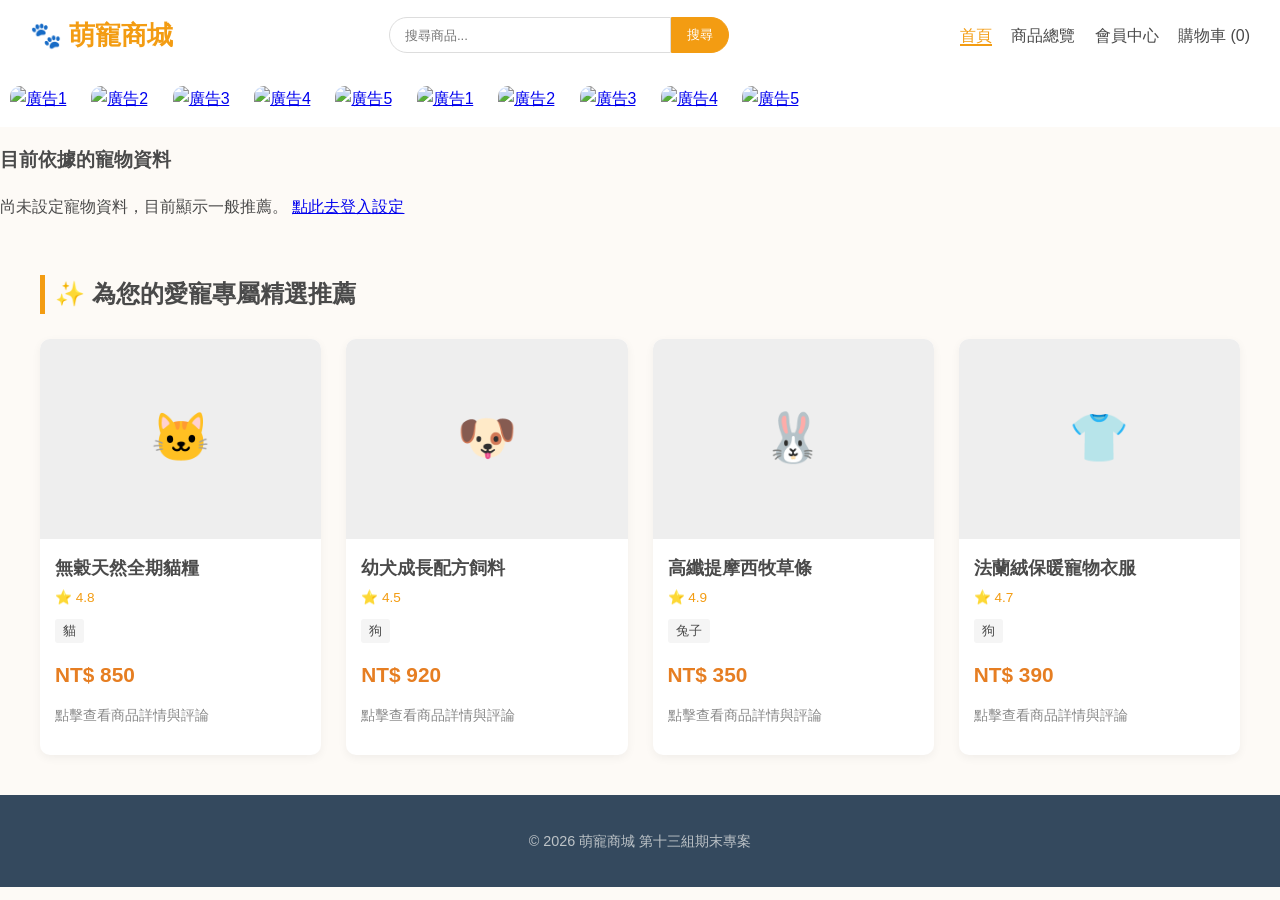
==== index.html @ 4df121ac "Add files via upload" ====
<!DOCTYPE html>
<html lang="zh-TW">
<head>
    <meta charset="UTF-8">
    <meta name="viewport" content="width=device-width, initial-scale=1.0">
    <title>萌寵商城 | 首頁</title>
    <link rel="stylesheet" href="css/style.css">
</head>
<body>
    <nav class="navbar">
        <div class="logo">🐾 萌寵商城</div>
        <div class="search-bar">
            <input type="text" id="global-search" placeholder="搜尋商品...">
            <button onclick="window.location.href='products.html'">搜尋</button>
        </div>
        <div class="nav-links">
            <a href="index.html" class="active">首頁</a>
            <a href="products.html">商品總覽</a>
            <a href="member.html">會員中心</a>
            <a href="cart.html">購物車 (<span id="cart-count">0</span>)</a>
        </div>
    </nav>

    <header class="carousel-container">
        <div class="carousel-track">
            <a href="products.html"><img src="https://images.unsplash.com/photo-1543466835-00a7907e9de1?auto=format&fit=crop&w=600&q=80" alt="廣告1"></a>
            <a href="products.html"><img src="https://images.unsplash.com/photo-1514888286974-6c03e2ca1dba?auto=format&fit=crop&w=600&q=80" alt="廣告2"></a>
            <a href="products.html"><img src="https://images.unsplash.com/photo-1425082661705-1834bfd0999c?auto=format&fit=crop&w=600&q=80" alt="廣告3"></a>
            <a href="products.html"><img src="https://images.unsplash.com/photo-1548199973-03cce0bbc87b?auto=format&fit=crop&w=600&q=80" alt="廣告4"></a>
            <a href="products.html"><img src="https://images.unsplash.com/photo-1522276498395-f4f68f7f8454?auto=format&fit=crop&w=600&q=80" alt="廣告5"></a>
            <a href="products.html"><img src="https://images.unsplash.com/photo-1543466835-00a7907e9de1?auto=format&fit=crop&w=600&q=80" alt="廣告1"></a>
            <a href="products.html"><img src="https://images.unsplash.com/photo-1514888286974-6c03e2ca1dba?auto=format&fit=crop&w=600&q=80" alt="廣告2"></a>
            <a href="products.html"><img src="https://images.unsplash.com/photo-1425082661705-1834bfd0999c?auto=format&fit=crop&w=600&q=80" alt="廣告3"></a>
            <a href="products.html"><img src="https://images.unsplash.com/photo-1548199973-03cce0bbc87b?auto=format&fit=crop&w=600&q=80" alt="廣告4"></a>
            <a href="products.html"><img src="https://images.unsplash.com/photo-1522276498395-f4f68f7f8454?auto=format&fit=crop&w=600&q=80" alt="廣告5"></a>
        </div>
    </header>

    <section class="pet-status-container">
        <div class="pet-status-card" id="current-pet-info">
            <h3>目前依據的寵物資料</h3>
            <p>尚未設定寵物資料，目前顯示一般推薦。 <a href="member.html">點此去登入設定</a></p>
        </div>
    </section>

    <main class="container">
        <h2 class="section-title">✨ 為您的愛寵專屬精選推薦</h2>
        <div class="product-grid" id="featured-products"></div>
    </main>

    <footer><p>© 2026 萌寵商城 第十三組期末專案</p></footer>
    <script src="js/main.js"></script>
</body>
</html>
---- css/style.css ----
:root { --primary-color: #f39c12; --secondary-color: #f1c40f; --background-color: #fdfaf6; --text-color: #4a4a4a; --card-bg: #ffffff; }
body { font-family: 'Segoe UI', Tahoma, Geneva, Verdana, sans-serif; background-color: var(--background-color); color: var(--text-color); margin: 0; padding: 0; line-height: 1.6; }
.container { max-width: 1200px; margin: 0 auto; padding: 20px; }

/* 導覽列與搜尋框 */
.navbar { display: flex; justify-content: space-between; align-items: center; background-color: #fff; padding: 15px 30px; box-shadow: 0 2px 5px rgba(0,0,0,0.05); }
.navbar .logo { font-size: 1.6rem; font-weight: bold; color: var(--primary-color); }
.search-bar { display: flex; }
.search-bar input { padding: 8px 15px; width: 250px; border: 1px solid #ddd; border-radius: 20px 0 0 20px; outline: none; }
.search-bar button { padding: 8px 15px; border: 1px solid var(--primary-color); background-color: var(--primary-color); color: white; border-radius: 0 20px 20px 0; cursor: pointer; }
.nav-links a { margin-left: 15px; text-decoration: none; color: var(--text-color); font-weight: 500; }
.nav-links a.active, .nav-links a:hover { color: var(--primary-color); border-bottom: 2px solid var(--primary-color); }

/* 動態廣告 */
.carousel-container { width: 100%; overflow: hidden; background-color: #fff; padding: 15px 0; white-space: nowrap; }
.carousel-track { display: inline-block; animation: scrollBanner 25s linear infinite; }
.carousel-track img { height: 250px; width: 350px; object-fit: cover; border-radius: 10px; margin: 0 10px; cursor: pointer;}
@keyframes scrollBanner { 0% { transform: translateX(0); } 100% { transform: translateX(-50%); } }

/* 商品卡片 */
.section-title { border-left: 5px solid var(--primary-color); padding-left: 10px; margin-bottom: 25px; }
.product-grid { display: grid; grid-template-columns: repeat(auto-fill, minmax(250px, 1fr)); gap: 25px; }
.product-card { background-color: var(--card-bg); border-radius: 10px; overflow: hidden; box-shadow: 0 3px 10px rgba(0,0,0,0.05); cursor: pointer; transition: transform 0.2s; }
.product-card:hover { transform: translateY(-5px); box-shadow: 0 5px 15px rgba(0,0,0,0.1); }
.product-img { height: 200px; background-color: #eee; display: flex; align-items: center; justify-content: center; font-size: 3rem; }
.product-info { padding: 15px; }
.product-info h3 { margin: 0 0 5px 0; font-size: 1.1rem; }
.tag { display: inline-block; background-color: #f5f5f5; padding: 2px 8px; font-size: 0.8rem; border-radius: 3px; margin-right: 5px; margin-bottom: 5px; }
.tag-highlight { background-color: #ffeaa7; color: #d63031; }
.price { font-size: 1.3rem; color: #e67e22; font-weight: bold; margin: 10px 0; }
.rating-info { font-size: 0.85rem; color: #f39c12; margin-bottom: 8px; }

/* 按鈕 */
.btn { background-color: var(--primary-color); color: white; padding: 10px 20px; border: none; border-radius: 5px; cursor: pointer; font-weight: bold; text-align: center; }
.btn:hover { background-color: #e67e22; }
.btn-block { display: block; width: 100%; box-sizing: border-box; }
.btn-secondary { background-color: #95a5a6; }

/* 雙欄與側邊 */
.container-layout { display: flex; gap: 30px; }
.sidebar { flex: 1; background-color: white; padding: 20px; border-radius: 10px; height: fit-content; }
.main-content { flex: 3; }
.category-list { list-style: none; padding: 0; margin: 0; }
.category-list li { padding: 10px 15px; border-bottom: 1px solid #eee; cursor: pointer; border-radius: 5px; }
.category-list li:hover { background-color: #f9f9f9; color: var(--primary-color); }
.category-list li.active { background-color: var(--primary-color); color: white; font-weight: bold; }

/* 篩選與搜尋 */
.top-controls { display: flex; justify-content: space-between; align-items: center; background: #fff; padding: 15px; border-radius: 10px; margin-bottom: 20px; }
.compact-filters select { padding: 8px; border: 1px solid #ddd; border-radius: 5px; margin-left: 10px; }

/* 表單與購物車 */
.form-container { background-color: white; max-width: 600px; padding: 30px; border-radius: 10px; margin: 20px auto;}
.form-group { margin-bottom: 15px; }
.form-group label { display: block; margin-bottom: 5px; font-weight: bold; font-size: 0.9rem;}
.form-group input, .form-group select, .form-group textarea { width: 100%; padding: 10px; border: 1px solid #ddd; border-radius: 5px; box-sizing: border-box; font-family: inherit;}
.cart-item { display: flex; align-items: center; background: #fff; padding: 15px; border-radius: 8px; margin-bottom: 10px; border: 1px solid #eee;}

/* ===== 購物車內建的數量加減器 ===== */
.cart-qty-control { display: flex; align-items: center; }
.cart-qty-control button { width: 30px; height: 30px; background: #f0f0f0; border: 1px solid #ddd; cursor: pointer; font-size: 1.1rem; font-weight: bold; border-radius: 4px 0 0 4px; }
.cart-qty-control button:last-child { border-radius: 0 4px 4px 0; }
.cart-qty-control button:hover { background: #e0e0e0; }
.cart-qty-control input { width: 45px; height: 30px; padding: 0; text-align: center; border: 1px solid #ddd; border-left: none; border-right: none; box-sizing: border-box; background: #fff; pointer-events: none;}

/* ===== 浮動視窗 Modal ===== */
.modal { display: none; position: fixed; z-index: 1000; left: 0; top: 0; width: 100%; height: 100%; background-color: rgba(0,0,0,0.6); }
.modal-content { background-color: #fff; margin: 5% auto; padding: 30px; width: 90%; max-width: 700px; border-radius: 10px; position: relative; max-height: 85vh; overflow-y: auto; box-shadow: 0 5px 20px rgba(0,0,0,0.2); }
.close-btn { position: absolute; right: 20px; top: 15px; font-size: 28px; font-weight: bold; cursor: pointer; color: #888; }
.close-btn:hover { color: #333; }
.modal-product-layout { display: flex; gap: 20px; margin-bottom: 20px; }
.modal-img { flex: 1; background: #f5f5f5; border-radius: 10px; display: flex; align-items: center; justify-content: center; font-size: 6rem; min-height: 250px;}
.modal-info { flex: 1; }
/* 浮框內的數量加減器 */
.qty-control { display: flex; align-items: center; margin: 15px 0; }
.qty-control button { width: 35px; height: 35px; background: #eee; border: 1px solid #ddd; cursor: pointer; font-size: 1.2rem; font-weight: bold; }
.qty-control input { width: 50px; height: 35px; text-align: center; border: 1px solid #ddd; border-left: none; border-right: none; box-sizing: border-box;}
/* 評論區 */
.review-section { margin-top: 30px; border-top: 2px solid #eee; padding-top: 20px; }
.review-item { border-bottom: 1px dashed #ddd; padding: 10px 0; }

.history-item { border-bottom: 1px solid #eee; padding: 15px 0; }
footer { background-color: #34495e; color: #bdc3c7; text-align: center; padding: 20px 0; margin-top: 20px; font-size: 0.9rem; }
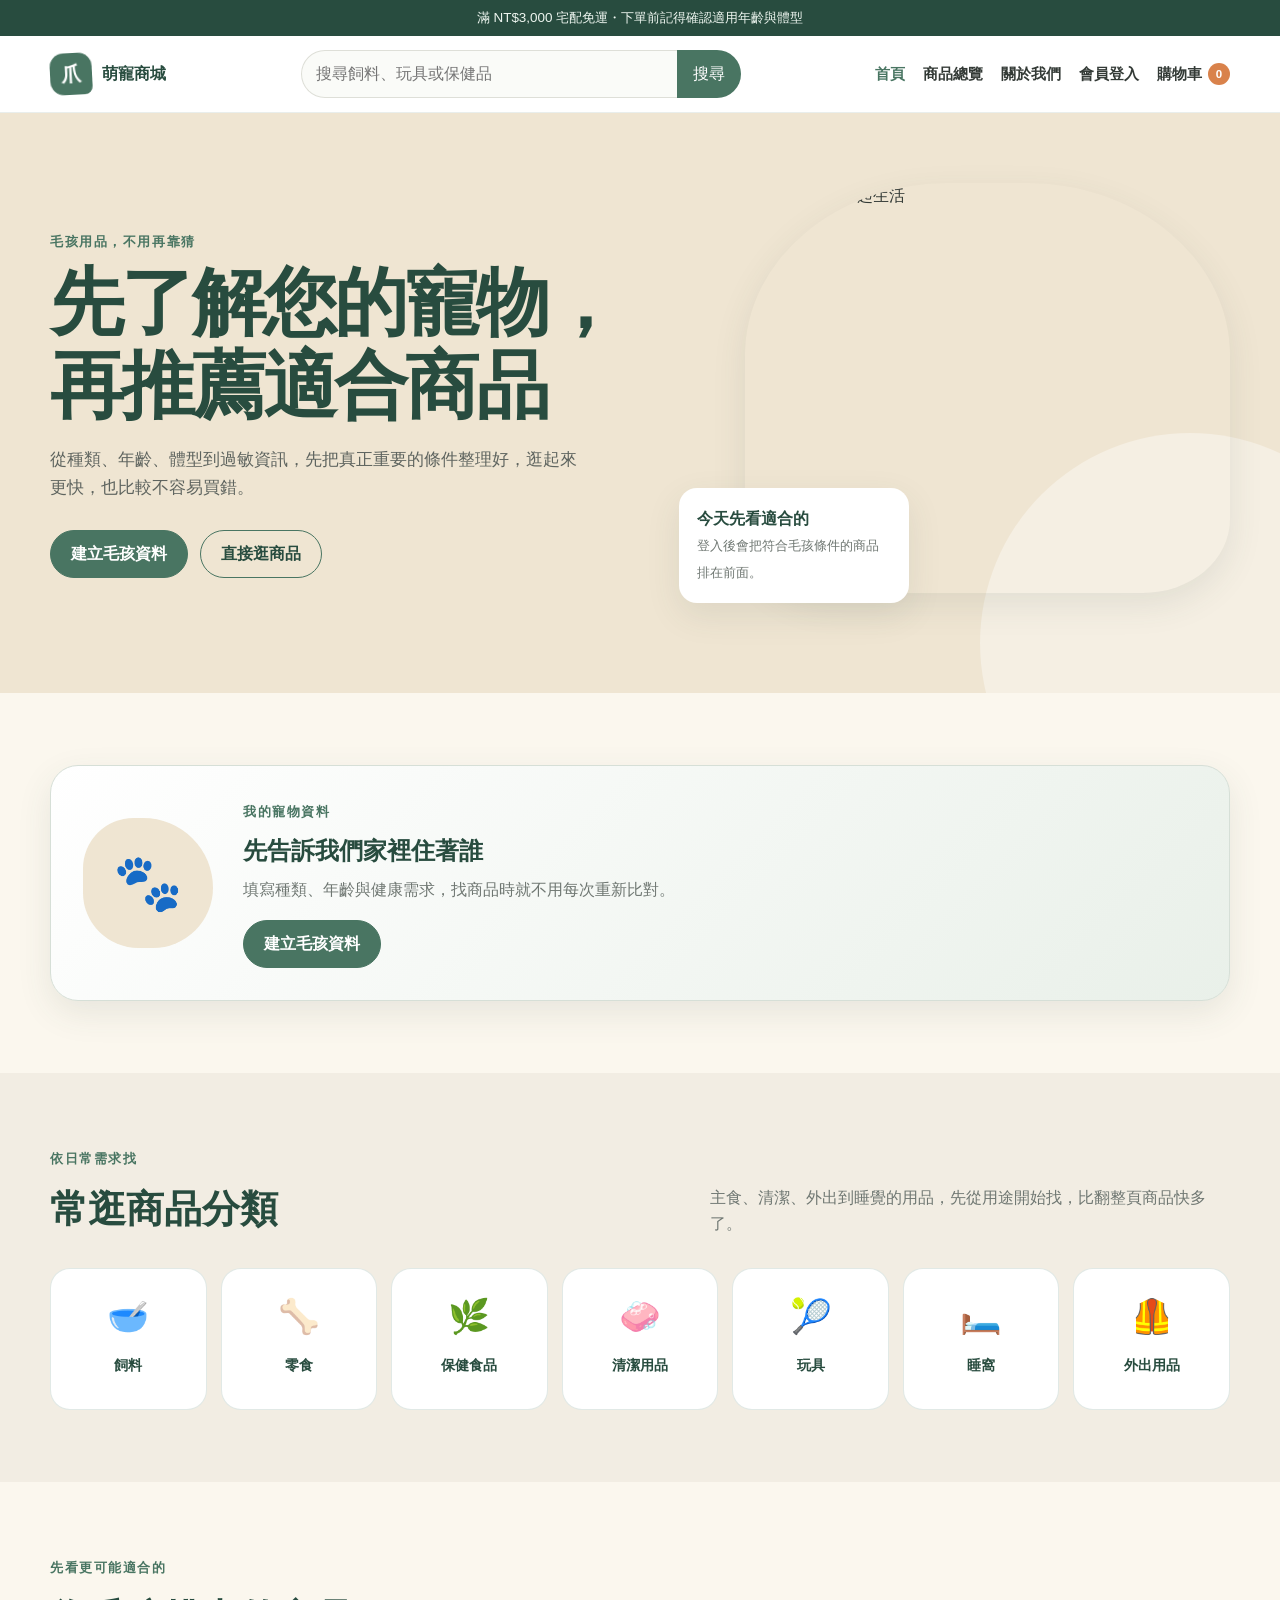
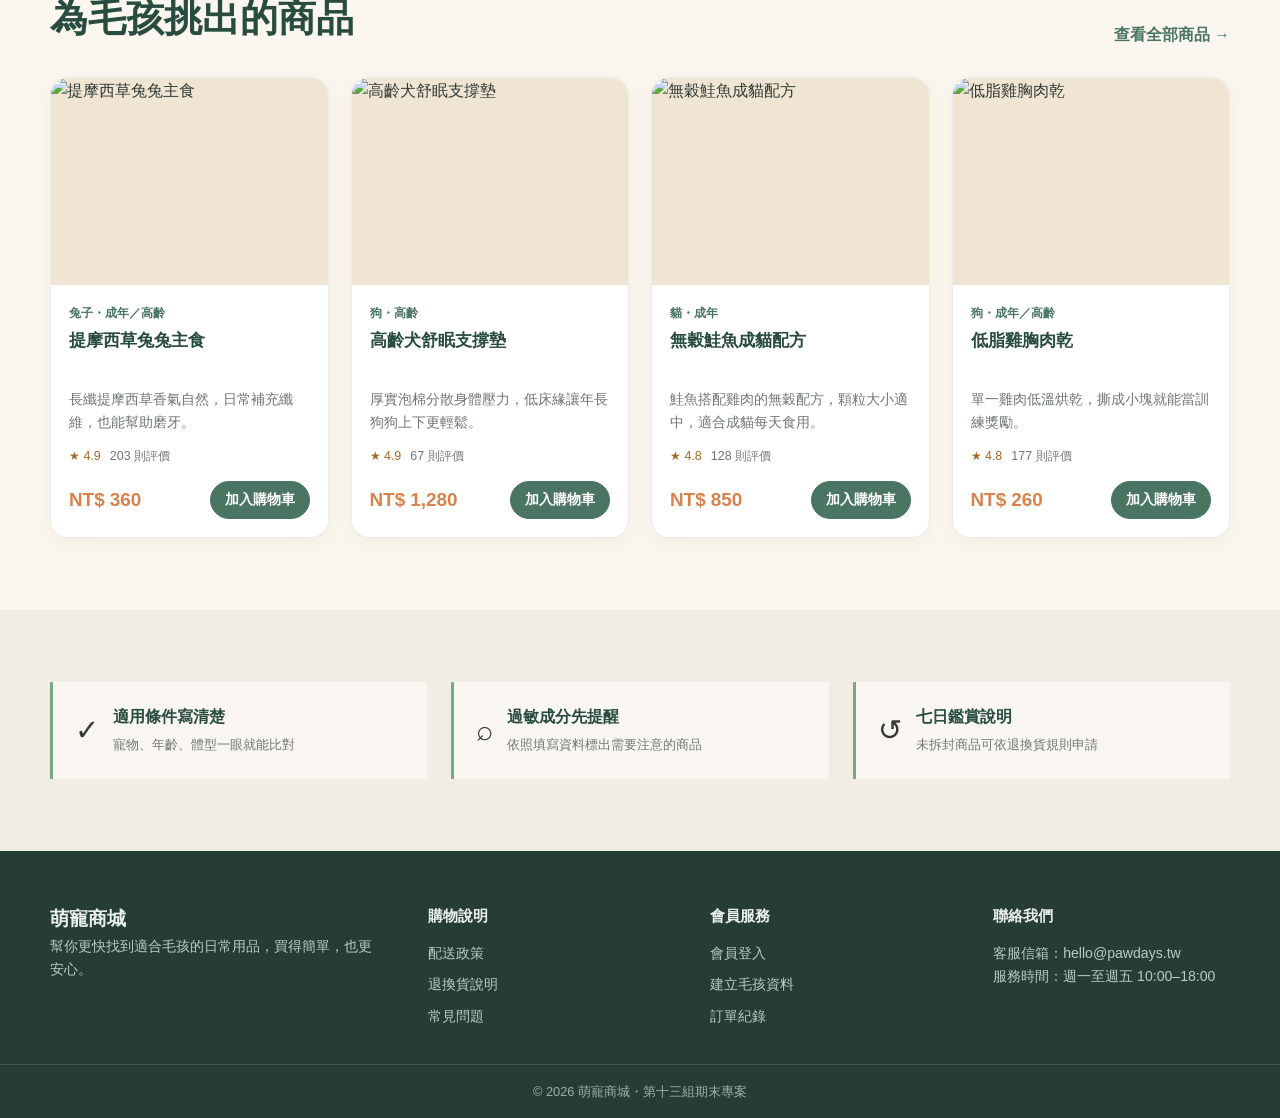
==== commit acb797d6: "add file" ====
--- a/index.html
+++ b/index.html
@@ -1,54 +1,112 @@
-<!DOCTYPE html>
-<html lang="zh-TW">
-<head>
-    <meta charset="UTF-8">
-    <meta name="viewport" content="width=device-width, initial-scale=1.0">
-    <title>萌寵商城 | 首頁</title>
-    <link rel="stylesheet" href="css/style.css">
-</head>
-<body>
-    <nav class="navbar">
-        <div class="logo">🐾 萌寵商城</div>
-        <div class="search-bar">
-            <input type="text" id="global-search" placeholder="搜尋商品...">
-            <button onclick="window.location.href='products.html'">搜尋</button>
-        </div>
-        <div class="nav-links">
-            <a href="index.html" class="active">首頁</a>
-            <a href="products.html">商品總覽</a>
-            <a href="member.html">會員中心</a>
-            <a href="cart.html">購物車 (<span id="cart-count">0</span>)</a>
-        </div>
-    </nav>
-
-    <header class="carousel-container">
-        <div class="carousel-track">
-            <a href="products.html"><img src="https://images.unsplash.com/photo-1543466835-00a7907e9de1?auto=format&fit=crop&w=600&q=80" alt="廣告1"></a>
-            <a href="products.html"><img src="https://images.unsplash.com/photo-1514888286974-6c03e2ca1dba?auto=format&fit=crop&w=600&q=80" alt="廣告2"></a>
-            <a href="products.html"><img src="https://images.unsplash.com/photo-1425082661705-1834bfd0999c?auto=format&fit=crop&w=600&q=80" alt="廣告3"></a>
-            <a href="products.html"><img src="https://images.unsplash.com/photo-1548199973-03cce0bbc87b?auto=format&fit=crop&w=600&q=80" alt="廣告4"></a>
-            <a href="products.html"><img src="https://images.unsplash.com/photo-1522276498395-f4f68f7f8454?auto=format&fit=crop&w=600&q=80" alt="廣告5"></a>
-            <a href="products.html"><img src="https://images.unsplash.com/photo-1543466835-00a7907e9de1?auto=format&fit=crop&w=600&q=80" alt="廣告1"></a>
-            <a href="products.html"><img src="https://images.unsplash.com/photo-1514888286974-6c03e2ca1dba?auto=format&fit=crop&w=600&q=80" alt="廣告2"></a>
-            <a href="products.html"><img src="https://images.unsplash.com/photo-1425082661705-1834bfd0999c?auto=format&fit=crop&w=600&q=80" alt="廣告3"></a>
-            <a href="products.html"><img src="https://images.unsplash.com/photo-1548199973-03cce0bbc87b?auto=format&fit=crop&w=600&q=80" alt="廣告4"></a>
-            <a href="products.html"><img src="https://images.unsplash.com/photo-1522276498395-f4f68f7f8454?auto=format&fit=crop&w=600&q=80" alt="廣告5"></a>
-        </div>
-    </header>
-
-    <section class="pet-status-container">
-        <div class="pet-status-card" id="current-pet-info">
-            <h3>目前依據的寵物資料</h3>
-            <p>尚未設定寵物資料，目前顯示一般推薦。 <a href="member.html">點此去登入設定</a></p>
-        </div>
-    </section>
-
-    <main class="container">
-        <h2 class="section-title">✨ 為您的愛寵專屬精選推薦</h2>
-        <div class="product-grid" id="featured-products"></div>
-    </main>
-
-    <footer><p>© 2026 萌寵商城 第十三組期末專案</p></footer>
-    <script src="js/main.js"></script>
-</body>
-</html>+<!DOCTYPE html>
+<html lang="zh-Hant">
+<head>
+    <meta charset="UTF-8">
+    <meta name="viewport" content="width=device-width, initial-scale=1.0">
+    <meta name="description" content="依照毛孩種類、年齡與健康需求推薦日常用品。">
+    <title>萌寵商城｜先了解毛孩，再挑適合用品</title>
+    <link rel="stylesheet" href="css/style.css">
+</head>
+<body>
+    <div class="top-note">滿 NT$3,000 宅配免運・下單前記得確認適用年齡與體型</div>
+    <header class="site-header">
+        <div class="container header-inner">
+            <a class="brand" href="index.html">
+                <span class="brand-mark">爪</span>
+                <span class="brand-copy">萌寵商城</span>
+            </a>
+            <form class="global-search-form" role="search">
+                <input type="search" placeholder="搜尋飼料、玩具或保健品" aria-label="搜尋商品">
+                <button type="submit">搜尋</button>
+            </form>
+            <button class="menu-toggle" type="button" aria-label="開啟導覽選單" aria-expanded="false">☰</button>
+            <nav class="nav-links" aria-label="主要導覽">
+                <a class="active" href="index.html">首頁</a>
+                <a href="products.html">商品總覽</a>
+                <a href="about.html">關於我們</a>
+                <a data-member-link href="login.html">會員登入</a>
+                <a class="cart-link" href="cart.html">購物車 <span class="cart-count" data-cart-count>0</span></a>
+            </nav>
+        </div>
+    </header>
+
+    <main>
+        <section class="hero">
+            <div class="container hero-grid">
+                <div class="hero-copy">
+                    <span class="eyebrow">毛孩用品，不用再靠猜</span>
+                    <h1>先了解您的寵物，<br>再推薦適合商品</h1>
+                    <p>從種類、年齡、體型到過敏資訊，先把真正重要的條件整理好，逛起來更快，也比較不容易買錯。</p>
+                    <div class="hero-actions">
+                        <a class="btn" href="register.html">建立毛孩資料</a>
+                        <a class="btn btn-outline" href="products.html">直接逛商品</a>
+                    </div>
+                </div>
+                <div class="hero-visual">
+                    <img src="https://images.unsplash.com/photo-1450778869180-41d0601e046e?auto=format&fit=crop&w=1100&q=85" alt="狗狗與貓咪一起生活">
+                    <div class="hero-note">
+                        <strong>今天先看適合的</strong>
+                        <span>登入後會把符合毛孩條件的商品排在前面。</span>
+                    </div>
+                </div>
+            </div>
+        </section>
+
+        <section class="home-section">
+            <div class="container">
+                <div id="home-pet-panel" class="pet-panel">
+                    <div class="pet-avatar">🐾</div>
+                    <div class="pet-panel-copy"><p>正在讀取毛孩資料...</p></div>
+                </div>
+            </div>
+        </section>
+
+        <section class="home-section alt">
+            <div class="container">
+                <div class="section-heading">
+                    <div><span class="eyebrow">依日常需求找</span><h2>常逛商品分類</h2></div>
+                    <p>主食、清潔、外出到睡覺的用品，先從用途開始找，比翻整頁商品快多了。</p>
+                </div>
+                <div class="category-grid">
+                    <a class="category-card" href="products.html?category=飼料"><span class="category-icon">🥣</span><strong>飼料</strong></a>
+                    <a class="category-card" href="products.html?category=零食"><span class="category-icon">🦴</span><strong>零食</strong></a>
+                    <a class="category-card" href="products.html?category=保健食品"><span class="category-icon">🌿</span><strong>保健食品</strong></a>
+                    <a class="category-card" href="products.html?category=衛生清潔用品"><span class="category-icon">🧼</span><strong>清潔用品</strong></a>
+                    <a class="category-card" href="products.html?category=玩具"><span class="category-icon">🎾</span><strong>玩具</strong></a>
+                    <a class="category-card" href="products.html?category=睡窩與床墊"><span class="category-icon">🛏️</span><strong>睡窩</strong></a>
+                    <a class="category-card" href="products.html?category=外出用品"><span class="category-icon">🦺</span><strong>外出用品</strong></a>
+                </div>
+            </div>
+        </section>
+
+        <section class="home-section">
+            <div class="container">
+                <div class="section-heading">
+                    <div><span class="eyebrow">先看更可能適合的</span><h2>為毛孩挑出的商品</h2></div>
+                    <a class="text-link" href="products.html">查看全部商品 →</a>
+                </div>
+                <div class="product-grid" id="featured-products"></div>
+            </div>
+        </section>
+
+        <section class="home-section alt">
+            <div class="container trust-strip">
+                <div class="trust-item"><span>✓</span><div><strong>適用條件寫清楚</strong><small>寵物、年齡、體型一眼就能比對</small></div></div>
+                <div class="trust-item"><span>⌕</span><div><strong>過敏成分先提醒</strong><small>依照填寫資料標出需要注意的商品</small></div></div>
+                <div class="trust-item"><span>↺</span><div><strong>七日鑑賞說明</strong><small>未拆封商品可依退換貨規則申請</small></div></div>
+            </div>
+        </section>
+    </main>
+
+    <footer class="site-footer">
+        <div class="container footer-grid">
+            <div><div class="footer-brand">萌寵商城</div><p>幫你更快找到適合毛孩的日常用品，買得簡單，也更安心。</p></div>
+            <div><h3>購物說明</h3><div class="footer-links"><a href="about.html#shipping">配送政策</a><a href="about.html#returns">退換貨說明</a><a href="about.html#faq">常見問題</a></div></div>
+            <div><h3>會員服務</h3><div class="footer-links"><a href="login.html">會員登入</a><a href="register.html">建立毛孩資料</a><a href="member.html">訂單紀錄</a></div></div>
+            <div><h3>聯絡我們</h3><p>客服信箱：hello@pawdays.tw<br>服務時間：週一至週五 10:00–18:00</p></div>
+        </div>
+        <div class="footer-bottom">© 2026 萌寵商城・第十三組期末專案</div>
+    </footer>
+    <script src="js/main.js"></script>
+</body>
+</html>
--- a/css/style.css
+++ b/css/style.css
@@ -1,83 +1,498 @@
-:root { --primary-color: #f39c12; --secondary-color: #f1c40f; --background-color: #fdfaf6; --text-color: #4a4a4a; --card-bg: #ffffff; }
-body { font-family: 'Segoe UI', Tahoma, Geneva, Verdana, sans-serif; background-color: var(--background-color); color: var(--text-color); margin: 0; padding: 0; line-height: 1.6; }
-.container { max-width: 1200px; margin: 0 auto; padding: 20px; }
-
-/* 導覽列與搜尋框 */
-.navbar { display: flex; justify-content: space-between; align-items: center; background-color: #fff; padding: 15px 30px; box-shadow: 0 2px 5px rgba(0,0,0,0.05); }
-.navbar .logo { font-size: 1.6rem; font-weight: bold; color: var(--primary-color); }
-.search-bar { display: flex; }
-.search-bar input { padding: 8px 15px; width: 250px; border: 1px solid #ddd; border-radius: 20px 0 0 20px; outline: none; }
-.search-bar button { padding: 8px 15px; border: 1px solid var(--primary-color); background-color: var(--primary-color); color: white; border-radius: 0 20px 20px 0; cursor: pointer; }
-.nav-links a { margin-left: 15px; text-decoration: none; color: var(--text-color); font-weight: 500; }
-.nav-links a.active, .nav-links a:hover { color: var(--primary-color); border-bottom: 2px solid var(--primary-color); }
-
-/* 動態廣告 */
-.carousel-container { width: 100%; overflow: hidden; background-color: #fff; padding: 15px 0; white-space: nowrap; }
-.carousel-track { display: inline-block; animation: scrollBanner 25s linear infinite; }
-.carousel-track img { height: 250px; width: 350px; object-fit: cover; border-radius: 10px; margin: 0 10px; cursor: pointer;}
-@keyframes scrollBanner { 0% { transform: translateX(0); } 100% { transform: translateX(-50%); } }
-
-/* 商品卡片 */
-.section-title { border-left: 5px solid var(--primary-color); padding-left: 10px; margin-bottom: 25px; }
-.product-grid { display: grid; grid-template-columns: repeat(auto-fill, minmax(250px, 1fr)); gap: 25px; }
-.product-card { background-color: var(--card-bg); border-radius: 10px; overflow: hidden; box-shadow: 0 3px 10px rgba(0,0,0,0.05); cursor: pointer; transition: transform 0.2s; }
-.product-card:hover { transform: translateY(-5px); box-shadow: 0 5px 15px rgba(0,0,0,0.1); }
-.product-img { height: 200px; background-color: #eee; display: flex; align-items: center; justify-content: center; font-size: 3rem; }
-.product-info { padding: 15px; }
-.product-info h3 { margin: 0 0 5px 0; font-size: 1.1rem; }
-.tag { display: inline-block; background-color: #f5f5f5; padding: 2px 8px; font-size: 0.8rem; border-radius: 3px; margin-right: 5px; margin-bottom: 5px; }
-.tag-highlight { background-color: #ffeaa7; color: #d63031; }
-.price { font-size: 1.3rem; color: #e67e22; font-weight: bold; margin: 10px 0; }
-.rating-info { font-size: 0.85rem; color: #f39c12; margin-bottom: 8px; }
-
-/* 按鈕 */
-.btn { background-color: var(--primary-color); color: white; padding: 10px 20px; border: none; border-radius: 5px; cursor: pointer; font-weight: bold; text-align: center; }
-.btn:hover { background-color: #e67e22; }
-.btn-block { display: block; width: 100%; box-sizing: border-box; }
-.btn-secondary { background-color: #95a5a6; }
-
-/* 雙欄與側邊 */
-.container-layout { display: flex; gap: 30px; }
-.sidebar { flex: 1; background-color: white; padding: 20px; border-radius: 10px; height: fit-content; }
-.main-content { flex: 3; }
-.category-list { list-style: none; padding: 0; margin: 0; }
-.category-list li { padding: 10px 15px; border-bottom: 1px solid #eee; cursor: pointer; border-radius: 5px; }
-.category-list li:hover { background-color: #f9f9f9; color: var(--primary-color); }
-.category-list li.active { background-color: var(--primary-color); color: white; font-weight: bold; }
-
-/* 篩選與搜尋 */
-.top-controls { display: flex; justify-content: space-between; align-items: center; background: #fff; padding: 15px; border-radius: 10px; margin-bottom: 20px; }
-.compact-filters select { padding: 8px; border: 1px solid #ddd; border-radius: 5px; margin-left: 10px; }
-
-/* 表單與購物車 */
-.form-container { background-color: white; max-width: 600px; padding: 30px; border-radius: 10px; margin: 20px auto;}
-.form-group { margin-bottom: 15px; }
-.form-group label { display: block; margin-bottom: 5px; font-weight: bold; font-size: 0.9rem;}
-.form-group input, .form-group select, .form-group textarea { width: 100%; padding: 10px; border: 1px solid #ddd; border-radius: 5px; box-sizing: border-box; font-family: inherit;}
-.cart-item { display: flex; align-items: center; background: #fff; padding: 15px; border-radius: 8px; margin-bottom: 10px; border: 1px solid #eee;}
-
-/* ===== 購物車內建的數量加減器 ===== */
-.cart-qty-control { display: flex; align-items: center; }
-.cart-qty-control button { width: 30px; height: 30px; background: #f0f0f0; border: 1px solid #ddd; cursor: pointer; font-size: 1.1rem; font-weight: bold; border-radius: 4px 0 0 4px; }
-.cart-qty-control button:last-child { border-radius: 0 4px 4px 0; }
-.cart-qty-control button:hover { background: #e0e0e0; }
-.cart-qty-control input { width: 45px; height: 30px; padding: 0; text-align: center; border: 1px solid #ddd; border-left: none; border-right: none; box-sizing: border-box; background: #fff; pointer-events: none;}
-
-/* ===== 浮動視窗 Modal ===== */
-.modal { display: none; position: fixed; z-index: 1000; left: 0; top: 0; width: 100%; height: 100%; background-color: rgba(0,0,0,0.6); }
-.modal-content { background-color: #fff; margin: 5% auto; padding: 30px; width: 90%; max-width: 700px; border-radius: 10px; position: relative; max-height: 85vh; overflow-y: auto; box-shadow: 0 5px 20px rgba(0,0,0,0.2); }
-.close-btn { position: absolute; right: 20px; top: 15px; font-size: 28px; font-weight: bold; cursor: pointer; color: #888; }
-.close-btn:hover { color: #333; }
-.modal-product-layout { display: flex; gap: 20px; margin-bottom: 20px; }
-.modal-img { flex: 1; background: #f5f5f5; border-radius: 10px; display: flex; align-items: center; justify-content: center; font-size: 6rem; min-height: 250px;}
-.modal-info { flex: 1; }
-/* 浮框內的數量加減器 */
-.qty-control { display: flex; align-items: center; margin: 15px 0; }
-.qty-control button { width: 35px; height: 35px; background: #eee; border: 1px solid #ddd; cursor: pointer; font-size: 1.2rem; font-weight: bold; }
-.qty-control input { width: 50px; height: 35px; text-align: center; border: 1px solid #ddd; border-left: none; border-right: none; box-sizing: border-box;}
-/* 評論區 */
-.review-section { margin-top: 30px; border-top: 2px solid #eee; padding-top: 20px; }
-.review-item { border-bottom: 1px dashed #ddd; padding: 10px 0; }
-
-.history-item { border-bottom: 1px solid #eee; padding: 15px 0; }
-footer { background-color: #34495e; color: #bdc3c7; text-align: center; padding: 20px 0; margin-top: 20px; font-size: 0.9rem; }+:root {
+    --green-900: #284c3f;
+    --green-700: #497562;
+    --green-500: #78a78c;
+    --green-100: #e7f0e9;
+    --cream: #fbf7ee;
+    --beige: #efe5d2;
+    --brown: #7a5c45;
+    --orange: #d9824b;
+    --red: #b9594d;
+    --ink: #333a36;
+    --muted: #6f7772;
+    --white: #ffffff;
+    --border: #dedfd8;
+    --shadow: 0 12px 34px rgba(61, 81, 70, 0.1);
+    --radius: 18px;
+}
+
+* { box-sizing: border-box; }
+html { scroll-behavior: smooth; }
+body {
+    margin: 0;
+    color: var(--ink);
+    background: var(--cream);
+    font-family: "Noto Sans TC", "PingFang TC", "Microsoft JhengHei", sans-serif;
+    line-height: 1.65;
+}
+img { display: block; max-width: 100%; }
+a { color: inherit; text-decoration: none; }
+button, input, select, textarea { font: inherit; }
+button { cursor: pointer; }
+h1, h2, h3, p { margin-top: 0; }
+
+.container { width: min(1180px, calc(100% - 40px)); margin-inline: auto; }
+.narrow-container { width: min(760px, calc(100% - 40px)); margin-inline: auto; }
+.page-main { min-height: 60vh; padding-block: 44px 72px; }
+.page-header { margin-bottom: 30px; }
+.page-header h1 { margin-bottom: 6px; font-size: clamp(2rem, 4vw, 3rem); color: var(--green-900); }
+.page-header p { color: var(--muted); }
+.eyebrow {
+    display: inline-block;
+    margin-bottom: 8px;
+    color: var(--green-700);
+    font-size: 0.82rem;
+    font-weight: 800;
+    letter-spacing: 0.12em;
+}
+.lead { color: #515954; font-size: 1.05rem; }
+.full-span { grid-column: 1 / -1; }
+
+.top-note {
+    padding: 7px 20px;
+    color: #eef6f0;
+    background: var(--green-900);
+    text-align: center;
+    font-size: 0.84rem;
+}
+.site-header {
+    position: sticky;
+    z-index: 100;
+    top: 0;
+    border-bottom: 1px solid rgba(73, 117, 98, 0.12);
+    background: rgba(255, 255, 255, 0.96);
+    backdrop-filter: blur(12px);
+}
+.header-inner {
+    display: grid;
+    grid-template-columns: auto minmax(220px, 1fr) auto;
+    gap: 28px;
+    align-items: center;
+    min-height: 76px;
+}
+.brand { display: flex; gap: 10px; align-items: center; color: var(--green-900); font-weight: 900; }
+.brand-mark {
+    display: grid;
+    width: 42px;
+    height: 42px;
+    place-items: center;
+    border-radius: 14px 14px 8px;
+    color: var(--white);
+    background: var(--green-700);
+    font-size: 1.25rem;
+    transform: rotate(-3deg);
+}
+.brand-copy { line-height: 1.1; }
+.brand-copy small { display: block; margin-top: 4px; color: var(--muted); font-size: 0.63rem; font-weight: 500; letter-spacing: 0.08em; }
+.global-search-form { display: flex; max-width: 440px; justify-self: center; width: 100%; }
+.global-search-form input {
+    min-width: 0;
+    flex: 1;
+    padding: 10px 14px;
+    border: 1px solid var(--border);
+    border-right: 0;
+    border-radius: 999px 0 0 999px;
+    background: #fafbf8;
+    outline: none;
+}
+.global-search-form input:focus { border-color: var(--green-500); box-shadow: inset 0 0 0 1px var(--green-500); }
+.global-search-form button {
+    padding: 10px 16px;
+    border: 0;
+    border-radius: 0 999px 999px 0;
+    color: var(--white);
+    background: var(--green-700);
+}
+.nav-links { display: flex; gap: 18px; align-items: center; white-space: nowrap; font-size: 0.93rem; font-weight: 700; }
+.nav-links a { padding-block: 8px; }
+.nav-links a:hover, .nav-links a.active { color: var(--green-700); }
+.cart-link { display: inline-flex; gap: 6px; align-items: center; }
+.cart-count {
+    display: grid;
+    min-width: 22px;
+    height: 22px;
+    padding-inline: 5px;
+    place-items: center;
+    border-radius: 99px;
+    color: var(--white);
+    background: var(--orange);
+    font-size: 0.72rem;
+}
+.menu-toggle {
+    display: none;
+    width: 42px;
+    height: 42px;
+    border: 1px solid var(--border);
+    border-radius: 12px;
+    color: var(--green-900);
+    background: var(--white);
+}
+
+.site-footer { color: #eaf0ec; background: #263d34; }
+.footer-grid { display: grid; grid-template-columns: 1.4fr repeat(3, 1fr); gap: 46px; padding-block: 52px 36px; }
+.footer-brand { font-size: 1.2rem; font-weight: 900; }
+.footer-grid h3 { margin-bottom: 14px; font-size: 0.95rem; }
+.footer-grid p, .footer-grid a { color: #bccbc3; font-size: 0.88rem; }
+.footer-links { display: grid; gap: 8px; }
+.footer-links a:hover { color: var(--white); }
+.footer-bottom { padding: 16px 0; border-top: 1px solid rgba(255,255,255,0.12); color: #9fb1a7; text-align: center; font-size: 0.8rem; }
+
+.btn {
+    display: inline-flex;
+    min-height: 44px;
+    padding: 10px 20px;
+    align-items: center;
+    justify-content: center;
+    border: 1px solid var(--green-700);
+    border-radius: 999px;
+    color: var(--white);
+    background: var(--green-700);
+    font-weight: 800;
+    transition: transform 0.18s ease, background 0.18s ease;
+}
+.btn:hover { background: var(--green-900); transform: translateY(-1px); }
+.btn-secondary { color: var(--green-900); background: var(--green-100); border-color: var(--green-100); }
+.btn-secondary:hover { color: var(--white); }
+.btn-outline { color: var(--green-900); background: transparent; }
+.btn-small { min-height: 38px; padding: 7px 14px; font-size: 0.85rem; }
+.btn-block { width: 100%; }
+.btn.is-disabled { opacity: 0.45; pointer-events: none; }
+.text-link { color: var(--green-700); font-weight: 800; }
+.text-button { padding: 4px; border: 0; color: var(--green-700); background: none; font-weight: 700; }
+.text-button.danger { color: var(--red); }
+
+.hero { position: relative; overflow: hidden; padding-block: 70px; background: var(--beige); }
+.hero::after {
+    position: absolute;
+    right: -120px;
+    bottom: -160px;
+    width: 420px;
+    height: 420px;
+    border-radius: 50%;
+    background: rgba(255,255,255,0.36);
+    content: "";
+}
+.hero-grid { display: grid; grid-template-columns: 1.02fr 0.98fr; gap: 56px; align-items: center; }
+.hero-copy { position: relative; z-index: 1; }
+.hero-copy h1 { max-width: 640px; margin-bottom: 18px; color: var(--green-900); font-size: clamp(2.6rem, 5.8vw, 5rem); line-height: 1.12; letter-spacing: -0.04em; }
+.hero-copy p { max-width: 540px; color: #5e645f; font-size: 1.08rem; }
+.hero-actions { display: flex; gap: 12px; margin-top: 28px; flex-wrap: wrap; }
+.hero-visual { position: relative; z-index: 1; min-height: 440px; }
+.hero-visual img { width: 88%; height: 410px; margin-left: auto; border-radius: 42% 42% 18% 18%; object-fit: cover; box-shadow: var(--shadow); }
+.hero-note {
+    position: absolute;
+    bottom: 20px;
+    left: 0;
+    max-width: 230px;
+    padding: 18px;
+    border-radius: 18px;
+    background: var(--white);
+    box-shadow: var(--shadow);
+}
+.hero-note strong { display: block; color: var(--green-900); }
+.hero-note span { color: var(--muted); font-size: 0.84rem; }
+
+.home-section { padding-block: 72px; }
+.home-section.alt { background: #f2ede3; }
+.section-heading { display: flex; gap: 24px; align-items: end; justify-content: space-between; margin-bottom: 28px; }
+.section-heading h2 { margin-bottom: 0; color: var(--green-900); font-size: clamp(1.65rem, 3vw, 2.35rem); }
+.section-heading p { max-width: 520px; margin-bottom: 2px; color: var(--muted); }
+.pet-panel {
+    display: grid;
+    grid-template-columns: 130px 1fr;
+    gap: 30px;
+    align-items: center;
+    padding: 32px;
+    border: 1px solid #d6dfd7;
+    border-radius: 28px;
+    background: linear-gradient(135deg, #ffffff, #e9f0e9);
+    box-shadow: var(--shadow);
+}
+.pet-avatar {
+    display: grid;
+    width: 130px;
+    height: 130px;
+    place-items: center;
+    border-radius: 42% 58% 50% 46%;
+    background: var(--beige);
+    font-size: 3.5rem;
+}
+.pet-panel h2 { margin-bottom: 7px; color: var(--green-900); }
+.pet-panel p { color: var(--muted); }
+.category-grid { display: grid; grid-template-columns: repeat(7, 1fr); gap: 14px; }
+.category-card {
+    min-height: 142px;
+    padding: 20px 12px;
+    border: 1px solid rgba(73,117,98,0.16);
+    border-radius: 20px;
+    background: var(--white);
+    text-align: center;
+    transition: transform 0.18s ease, box-shadow 0.18s ease;
+}
+.category-card:hover { transform: translateY(-4px); box-shadow: var(--shadow); }
+.category-icon { display: block; margin-bottom: 10px; font-size: 2.1rem; }
+.category-card strong { display: block; color: var(--green-900); font-size: 0.9rem; }
+.trust-strip { display: grid; grid-template-columns: repeat(3, 1fr); gap: 24px; }
+.trust-item { display: flex; gap: 14px; align-items: center; padding: 22px; border-left: 3px solid var(--green-500); background: rgba(255,255,255,0.55); }
+.trust-item span { font-size: 1.8rem; }
+.trust-item strong { display: block; color: var(--green-900); }
+.trust-item small { color: var(--muted); }
+
+.product-grid { display: grid; grid-template-columns: repeat(4, minmax(0, 1fr)); gap: 22px; }
+.product-card {
+    overflow: hidden;
+    border: 1px solid rgba(91, 105, 96, 0.12);
+    border-radius: var(--radius);
+    background: var(--white);
+    box-shadow: 0 5px 20px rgba(60,80,68,0.06);
+}
+.product-image-wrap { position: relative; display: block; overflow: hidden; aspect-ratio: 4 / 3; background: var(--beige); }
+.product-image-wrap img { width: 100%; height: 100%; object-fit: cover; transition: transform 0.3s ease; }
+.product-card:hover .product-image-wrap img { transform: scale(1.035); }
+.match-badge { position: absolute; top: 12px; left: 12px; padding: 5px 9px; border-radius: 99px; font-size: 0.72rem; font-weight: 800; }
+.match-good { color: #24533f; background: #dff0e4; }
+.match-warning { color: #8a3f36; background: #f7ddd8; }
+.match-check { color: #795328; background: #f8e8c9; }
+.match-neutral { color: #59615d; background: #eef0ed; }
+.product-info { padding: 18px; }
+.product-info h3 { min-height: 3.1em; margin: 5px 0 7px; color: var(--green-900); font-size: 1.08rem; line-height: 1.5; }
+.product-info p { display: -webkit-box; min-height: 3.2em; margin-bottom: 12px; overflow: hidden; color: var(--muted); font-size: 0.86rem; -webkit-box-orient: vertical; -webkit-line-clamp: 2; }
+.product-meta { color: var(--green-700); font-size: 0.77rem; font-weight: 800; }
+.rating-row { display: flex; gap: 9px; color: #a46b26; font-size: 0.78rem; }
+.rating-row span:last-child { color: var(--muted); }
+.rating-row.large { font-size: 0.92rem; }
+.product-card-bottom { display: flex; gap: 12px; align-items: center; justify-content: space-between; margin-top: 14px; }
+.price { color: var(--orange); font-size: 1.18rem; }
+
+.products-layout { display: grid; grid-template-columns: 240px 1fr; gap: 30px; align-items: start; }
+.filter-panel {
+    position: sticky;
+    top: 100px;
+    padding: 24px;
+    border: 1px solid var(--border);
+    border-radius: var(--radius);
+    background: var(--white);
+}
+.filter-panel h2 { color: var(--green-900); font-size: 1.2rem; }
+.filter-group { margin-bottom: 16px; }
+.filter-group label, .form-group label, .form-label { display: block; margin-bottom: 6px; color: var(--green-900); font-size: 0.86rem; font-weight: 800; }
+.filter-group input, .filter-group select, .form-group input, .form-group select, .form-group textarea {
+    width: 100%;
+    padding: 11px 12px;
+    border: 1px solid var(--border);
+    border-radius: 10px;
+    color: var(--ink);
+    background: #fffefb;
+    outline: none;
+}
+.filter-group input:focus, .filter-group select:focus, .form-group input:focus, .form-group select:focus, .form-group textarea:focus {
+    border-color: var(--green-500);
+    box-shadow: 0 0 0 3px rgba(120,167,140,0.15);
+}
+.products-toolbar { display: flex; align-items: center; justify-content: space-between; margin-bottom: 18px; color: var(--muted); }
+.products-content .product-grid { grid-template-columns: repeat(3, minmax(0, 1fr)); }
+
+.breadcrumb { display: flex; gap: 7px; margin-bottom: 24px; color: var(--muted); font-size: 0.84rem; flex-wrap: wrap; }
+.breadcrumb a:hover { color: var(--green-700); }
+.product-detail-layout { display: grid; grid-template-columns: 1fr 1fr; gap: 52px; align-items: start; }
+.product-detail-image { overflow: hidden; border-radius: 26px; background: var(--beige); box-shadow: var(--shadow); }
+.product-detail-image img { width: 100%; aspect-ratio: 1 / 1; object-fit: cover; }
+.product-detail-info h1 { margin-bottom: 8px; color: var(--green-900); font-size: clamp(2rem, 4vw, 3rem); line-height: 1.25; }
+.compatibility { display: inline-block; margin-top: 18px; padding: 7px 12px; border-radius: 9px; font-size: 0.84rem; font-weight: 800; }
+.detail-price { display: block; margin: 20px 0; color: var(--orange); font-size: 2rem; }
+.spec-list { display: grid; gap: 0; border-top: 1px solid var(--border); }
+.spec-list div { display: grid; grid-template-columns: 100px 1fr; padding: 12px 0; border-bottom: 1px solid var(--border); }
+.spec-list dt { color: var(--muted); font-size: 0.86rem; font-weight: 800; }
+.spec-list dd { margin: 0; }
+.notice-box { margin-top: 18px; padding: 15px 17px; border-left: 4px solid var(--orange); border-radius: 8px; background: #fff2e7; }
+.notice-box strong { color: #8b4c27; }
+.notice-box p { margin: 4px 0 0; color: #76513b; font-size: 0.88rem; }
+.purchase-row { display: flex; gap: 10px; align-items: center; margin-top: 22px; flex-wrap: wrap; }
+.qty-control { display: flex; align-items: center; }
+.qty-control button, .qty-control input { width: 40px; height: 42px; border: 1px solid var(--border); background: var(--white); text-align: center; }
+.qty-control button:first-child { border-radius: 10px 0 0 10px; }
+.qty-control button:last-child { border-radius: 0 10px 10px 0; }
+.qty-control input { border-inline: 0; }
+.related-section { margin-top: 72px; padding-top: 44px; border-top: 1px solid var(--border); }
+.related-section .product-grid { grid-template-columns: repeat(3, minmax(0, 1fr)); }
+
+.form-shell { overflow: hidden; border: 1px solid var(--border); border-radius: 26px; background: var(--white); box-shadow: var(--shadow); }
+.auth-layout { display: grid; grid-template-columns: 0.9fr 1.1fr; min-height: 610px; }
+.auth-side {
+    display: flex;
+    padding: 46px;
+    flex-direction: column;
+    justify-content: flex-end;
+    color: var(--white);
+    background: linear-gradient(rgba(36,69,56,0.2), rgba(36,69,56,0.85)), url("https://images.unsplash.com/photo-1450778869180-41d0601e046e?auto=format&fit=crop&w=1000&q=80") center/cover;
+}
+.auth-side h1 { max-width: 390px; font-size: 2.5rem; line-height: 1.25; }
+.auth-side p { max-width: 390px; color: #e2ece6; }
+.auth-form { padding: 48px; align-self: center; }
+.auth-form h2 { margin-bottom: 4px; color: var(--green-900); font-size: 2rem; }
+.auth-form > p { margin-bottom: 28px; color: var(--muted); }
+.form-group { margin-bottom: 18px; }
+.form-row { display: grid; grid-template-columns: repeat(2, minmax(0, 1fr)); gap: 16px; }
+.form-section-title { margin: 30px 0 16px; padding-top: 24px; border-top: 1px solid var(--border); color: var(--green-900); }
+.checkbox-grid { display: flex; gap: 8px; flex-wrap: wrap; }
+.check-chip { position: relative; }
+.check-chip input { position: absolute; opacity: 0; }
+.check-chip span { display: block; padding: 7px 11px; border: 1px solid var(--border); border-radius: 99px; color: var(--muted); font-size: 0.82rem; cursor: pointer; }
+.check-chip input:checked + span { border-color: var(--green-700); color: var(--green-900); background: var(--green-100); font-weight: 800; }
+.form-help { color: var(--muted); font-size: 0.78rem; }
+.form-message { min-height: 1.6em; margin: 14px 0; font-size: 0.88rem; font-weight: 700; }
+.form-message.error { color: var(--red); }
+.form-message.success { color: var(--green-700); }
+.auth-switch { margin-top: 18px; text-align: center; font-size: 0.88rem; }
+
+.cart-layout, .checkout-layout { display: grid; grid-template-columns: 1fr 350px; gap: 30px; align-items: start; }
+.cart-list { display: grid; gap: 14px; }
+.cart-item { display: grid; grid-template-columns: 130px 1fr auto; gap: 20px; align-items: center; padding: 18px; border: 1px solid var(--border); border-radius: var(--radius); background: var(--white); }
+.cart-item-image { overflow: hidden; border-radius: 13px; }
+.cart-item-image img { width: 100%; aspect-ratio: 1 / 1; object-fit: cover; }
+.cart-item-main h3 { margin: 3px 0; color: var(--green-900); }
+.unit-price { color: var(--muted); font-size: 0.84rem; }
+.cart-item-actions { display: flex; gap: 16px; align-items: center; margin-top: 16px; }
+.cart-line-total { color: var(--orange); white-space: nowrap; }
+.summary-card { position: sticky; top: 100px; padding: 25px; border-radius: var(--radius); color: var(--ink); background: var(--white); box-shadow: var(--shadow); }
+.summary-card h2 { color: var(--green-900); font-size: 1.3rem; }
+.summary-line, .checkout-item, .success-total { display: flex; gap: 16px; align-items: start; justify-content: space-between; padding: 10px 0; }
+.summary-line.total { margin-top: 10px; padding-top: 18px; border-top: 1px solid var(--border); font-size: 1.15rem; }
+.summary-line.total strong, .success-total strong { color: var(--orange); font-size: 1.4rem; }
+.summary-note { margin: 14px 0; padding: 10px; border-radius: 9px; color: var(--green-900); background: var(--green-100); font-size: 0.82rem; }
+
+.checkout-form-card { padding: 30px; border: 1px solid var(--border); border-radius: var(--radius); background: var(--white); }
+.checkout-form-card h2 { margin: 28px 0 16px; color: var(--green-900); font-size: 1.2rem; }
+.checkout-form-card h2:first-child { margin-top: 0; }
+.credit-fields { padding: 16px; border-radius: 12px; background: #f4f6f2; }
+.checkout-item { border-bottom: 1px solid var(--border); font-size: 0.88rem; }
+
+.success-card { padding: 44px; border: 1px solid var(--border); border-radius: 28px; background: var(--white); box-shadow: var(--shadow); }
+.success-heading { max-width: 670px; margin: 0 auto 36px; text-align: center; }
+.success-icon { display: grid; width: 76px; height: 76px; margin: 0 auto 18px; place-items: center; border-radius: 50%; color: var(--white); background: var(--green-700); font-size: 2rem; }
+.success-heading h1 { color: var(--green-900); }
+.order-number { display: inline-block; padding: 7px 13px; border-radius: 8px; background: var(--green-100); font-weight: 800; }
+.order-success-grid { display: grid; grid-template-columns: 1.3fr 0.7fr; gap: 36px; }
+.order-success-grid section { padding: 22px; border-radius: 14px; background: #f8f7f2; }
+.order-success-grid h2 { color: var(--green-900); font-size: 1.1rem; }
+.success-total { margin-top: 22px; padding-top: 22px; border-top: 1px solid var(--border); }
+.success-actions { display: flex; gap: 12px; justify-content: center; margin-top: 30px; }
+
+.member-hero { display: flex; align-items: center; justify-content: space-between; margin-bottom: 28px; padding: 30px; border-radius: 22px; color: var(--white); background: var(--green-900); }
+.member-hero p { margin: 0; color: #c7d7cf; }
+.member-grid { display: grid; grid-template-columns: 1fr 1fr; gap: 28px; align-items: start; }
+.member-card { padding: 28px; border: 1px solid var(--border); border-radius: var(--radius); background: var(--white); }
+.member-card h2 { color: var(--green-900); }
+.order-history-card { padding: 16px 0; border-bottom: 1px solid var(--border); }
+.order-history-card > div { display: flex; gap: 12px; justify-content: space-between; }
+.order-history-card span { color: var(--muted); font-size: 0.8rem; }
+.status-pill { padding: 3px 8px; border-radius: 99px; color: var(--green-900) !important; background: var(--green-100); font-weight: 800; }
+
+.about-hero { display: grid; grid-template-columns: 1fr 0.8fr; gap: 50px; align-items: center; margin-bottom: 58px; }
+.about-hero h1 { color: var(--green-900); font-size: clamp(2.3rem, 4vw, 3.8rem); line-height: 1.2; }
+.about-hero img { width: 100%; max-height: 380px; border-radius: 42% 18% 38% 16%; object-fit: cover; box-shadow: var(--shadow); }
+.info-grid { display: grid; grid-template-columns: repeat(3, minmax(0, 1fr)); gap: 20px; }
+.info-card { padding: 25px; border: 1px solid var(--border); border-radius: var(--radius); background: var(--white); }
+.info-card h2 { color: var(--green-900); font-size: 1.2rem; }
+.info-card p { color: var(--muted); font-size: 0.9rem; }
+.faq-list { margin-top: 48px; }
+.faq-list details { padding: 18px 0; border-bottom: 1px solid var(--border); }
+.faq-list summary { color: var(--green-900); font-weight: 800; cursor: pointer; }
+.faq-list p { margin: 10px 0 0; color: var(--muted); }
+
+.empty-state { padding: 55px 24px; border: 1px dashed #c8ccc6; border-radius: var(--radius); background: rgba(255,255,255,0.6); text-align: center; }
+.empty-state > span { display: block; margin-bottom: 8px; font-size: 2.5rem; }
+.empty-state.compact { padding: 25px; }
+.page-alert { margin-bottom: 20px; padding: 14px; border-radius: 10px; color: #7d433d; background: #f9e3df; }
+.toast {
+    position: fixed;
+    z-index: 500;
+    right: 24px;
+    bottom: 24px;
+    padding: 12px 19px;
+    border-radius: 12px;
+    color: var(--white);
+    background: var(--green-900);
+    box-shadow: var(--shadow);
+    opacity: 0;
+    transform: translateY(12px);
+    transition: 0.2s ease;
+    pointer-events: none;
+}
+.toast.show { opacity: 1; transform: translateY(0); }
+[hidden] { display: none !important; }
+
+@media (max-width: 1020px) {
+    .header-inner { grid-template-columns: auto 1fr auto; gap: 16px; }
+    .global-search-form { grid-column: 1 / -1; grid-row: 2; padding-bottom: 13px; max-width: none; }
+    .menu-toggle { display: block; justify-self: end; }
+    .nav-links {
+        position: absolute;
+        top: 100%;
+        right: 20px;
+        display: none;
+        width: min(300px, calc(100% - 40px));
+        padding: 18px;
+        flex-direction: column;
+        align-items: stretch;
+        border: 1px solid var(--border);
+        border-radius: 14px;
+        background: var(--white);
+        box-shadow: var(--shadow);
+    }
+    .nav-links.is-open { display: flex; }
+    .category-grid { grid-template-columns: repeat(4, 1fr); }
+    .product-grid { grid-template-columns: repeat(2, minmax(0, 1fr)); }
+    .products-content .product-grid { grid-template-columns: repeat(2, minmax(0, 1fr)); }
+    .footer-grid { grid-template-columns: repeat(2, 1fr); }
+    .cart-layout, .checkout-layout { grid-template-columns: 1fr 300px; }
+}
+
+@media (max-width: 760px) {
+    .container, .narrow-container { width: min(100% - 28px, 1180px); }
+    .top-note { font-size: 0.75rem; }
+    .header-inner { min-height: 66px; }
+    .brand-copy small { display: none; }
+    .hero { padding-block: 42px; }
+    .hero-grid, .product-detail-layout, .auth-layout, .about-hero { grid-template-columns: 1fr; gap: 28px; }
+    .hero-copy h1 { font-size: clamp(2.35rem, 13vw, 3.8rem); }
+    .hero-visual { min-height: 330px; }
+    .hero-visual img { width: 92%; height: 310px; }
+    .hero-note { bottom: 2px; }
+    .home-section { padding-block: 50px; }
+    .section-heading { align-items: start; flex-direction: column; }
+    .pet-panel { grid-template-columns: 82px 1fr; gap: 18px; padding: 22px; }
+    .pet-avatar { width: 82px; height: 82px; font-size: 2.2rem; }
+    .category-grid { grid-template-columns: repeat(2, 1fr); }
+    .trust-strip, .info-grid { grid-template-columns: 1fr; }
+    .products-layout { grid-template-columns: 1fr; }
+    .filter-panel { position: static; }
+    .product-grid, .products-content .product-grid, .related-section .product-grid { grid-template-columns: repeat(2, minmax(0, 1fr)); }
+    .product-detail-info h1 { font-size: 2rem; }
+    .auth-side { min-height: 300px; padding: 30px; }
+    .auth-form { padding: 30px 22px; }
+    .form-row, .member-grid, .order-success-grid { grid-template-columns: 1fr; }
+    .cart-layout, .checkout-layout { grid-template-columns: 1fr; }
+    .summary-card { position: static; }
+    .cart-item { grid-template-columns: 88px 1fr; gap: 14px; }
+    .cart-line-total { grid-column: 2; justify-self: end; }
+    .member-hero { align-items: start; flex-direction: column; gap: 18px; }
+    .success-card { padding: 28px 20px; }
+    .footer-grid { grid-template-columns: 1fr 1fr; gap: 28px; }
+}
+
+@media (max-width: 520px) {
+    .brand-copy { font-size: 0.9rem; }
+    .brand-mark { width: 37px; height: 37px; }
+    .hero-actions, .purchase-row, .success-actions { align-items: stretch; flex-direction: column; }
+    .hero-actions .btn, .purchase-row .btn, .success-actions .btn { width: 100%; }
+    .pet-panel { grid-template-columns: 1fr; }
+    .category-grid { gap: 10px; }
+    .category-card { min-height: 120px; }
+    .product-grid, .products-content .product-grid, .related-section .product-grid { grid-template-columns: 1fr; }
+    .product-info h3 { min-height: 0; }
+    .cart-item { grid-template-columns: 72px 1fr; padding: 13px; }
+    .cart-item-actions { align-items: flex-start; flex-direction: column; }
+    .footer-grid { grid-template-columns: 1fr; }
+    .spec-list div { grid-template-columns: 82px 1fr; }
+}
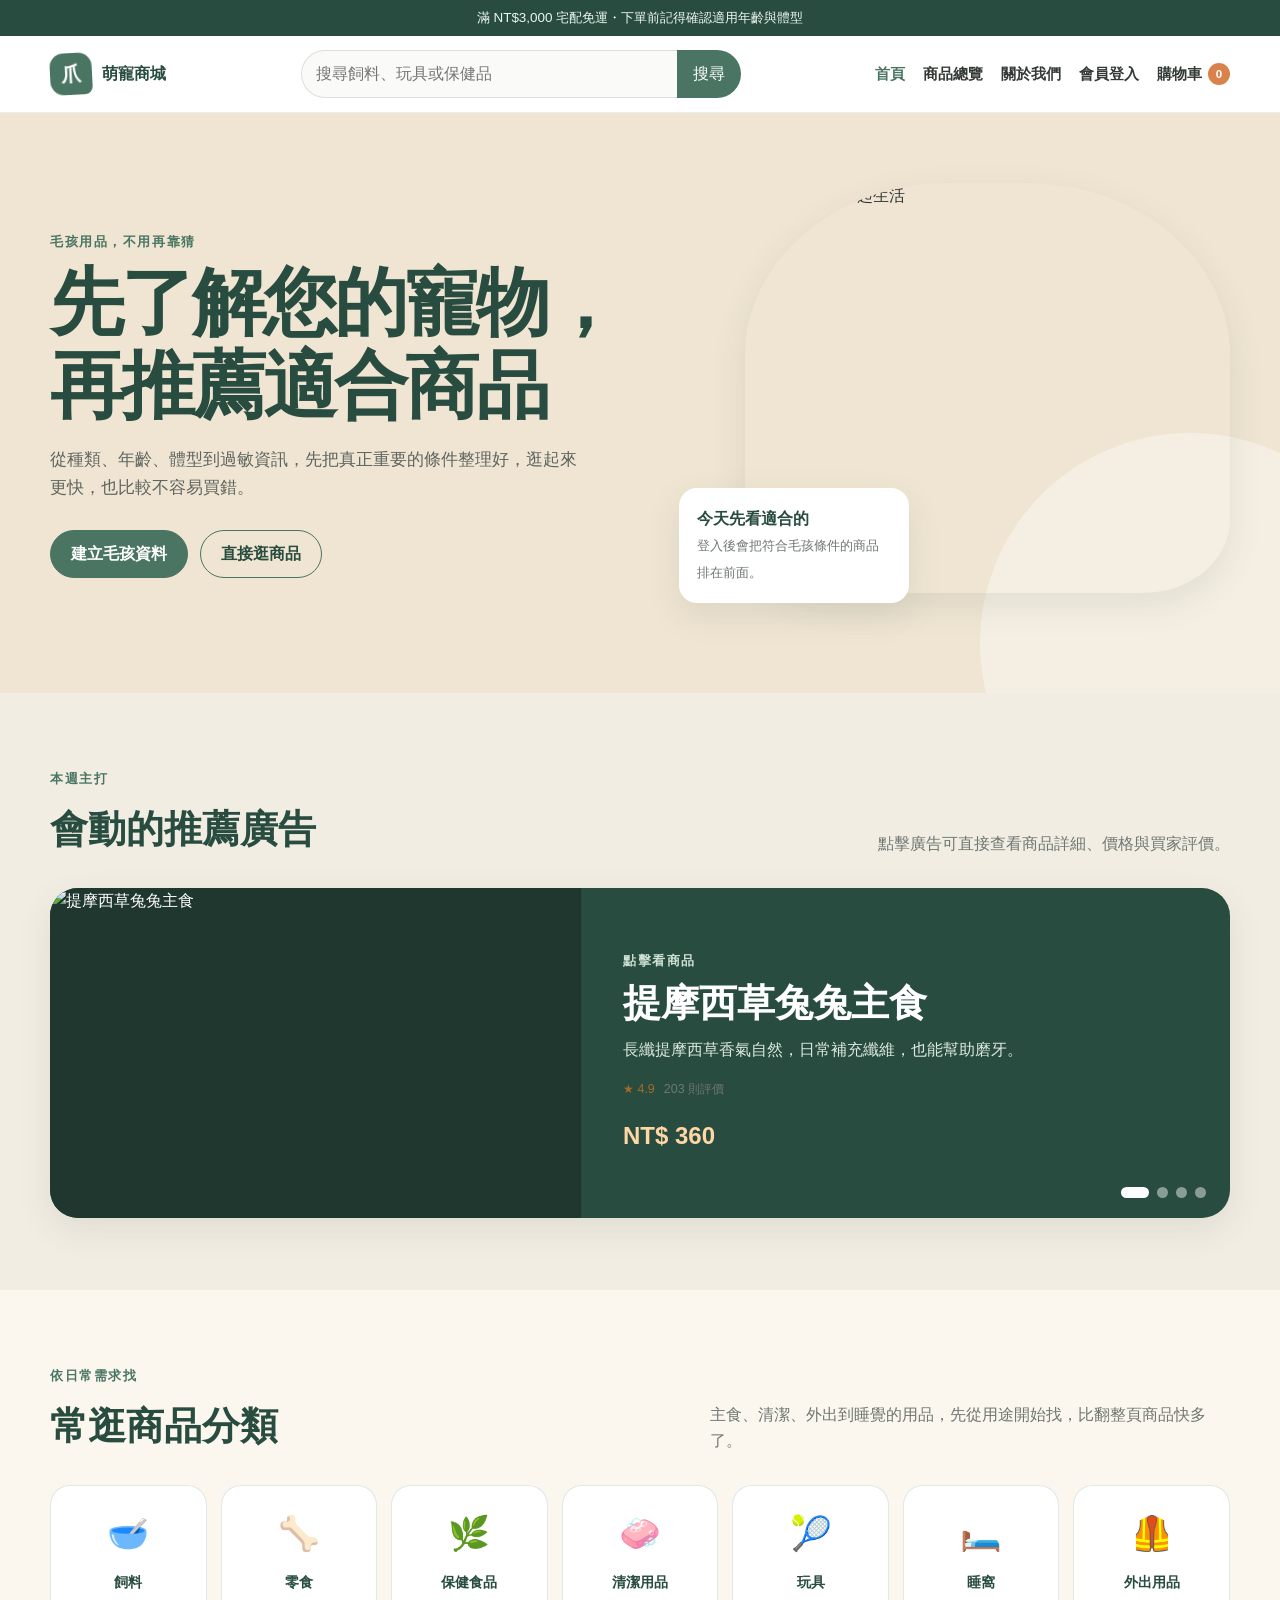
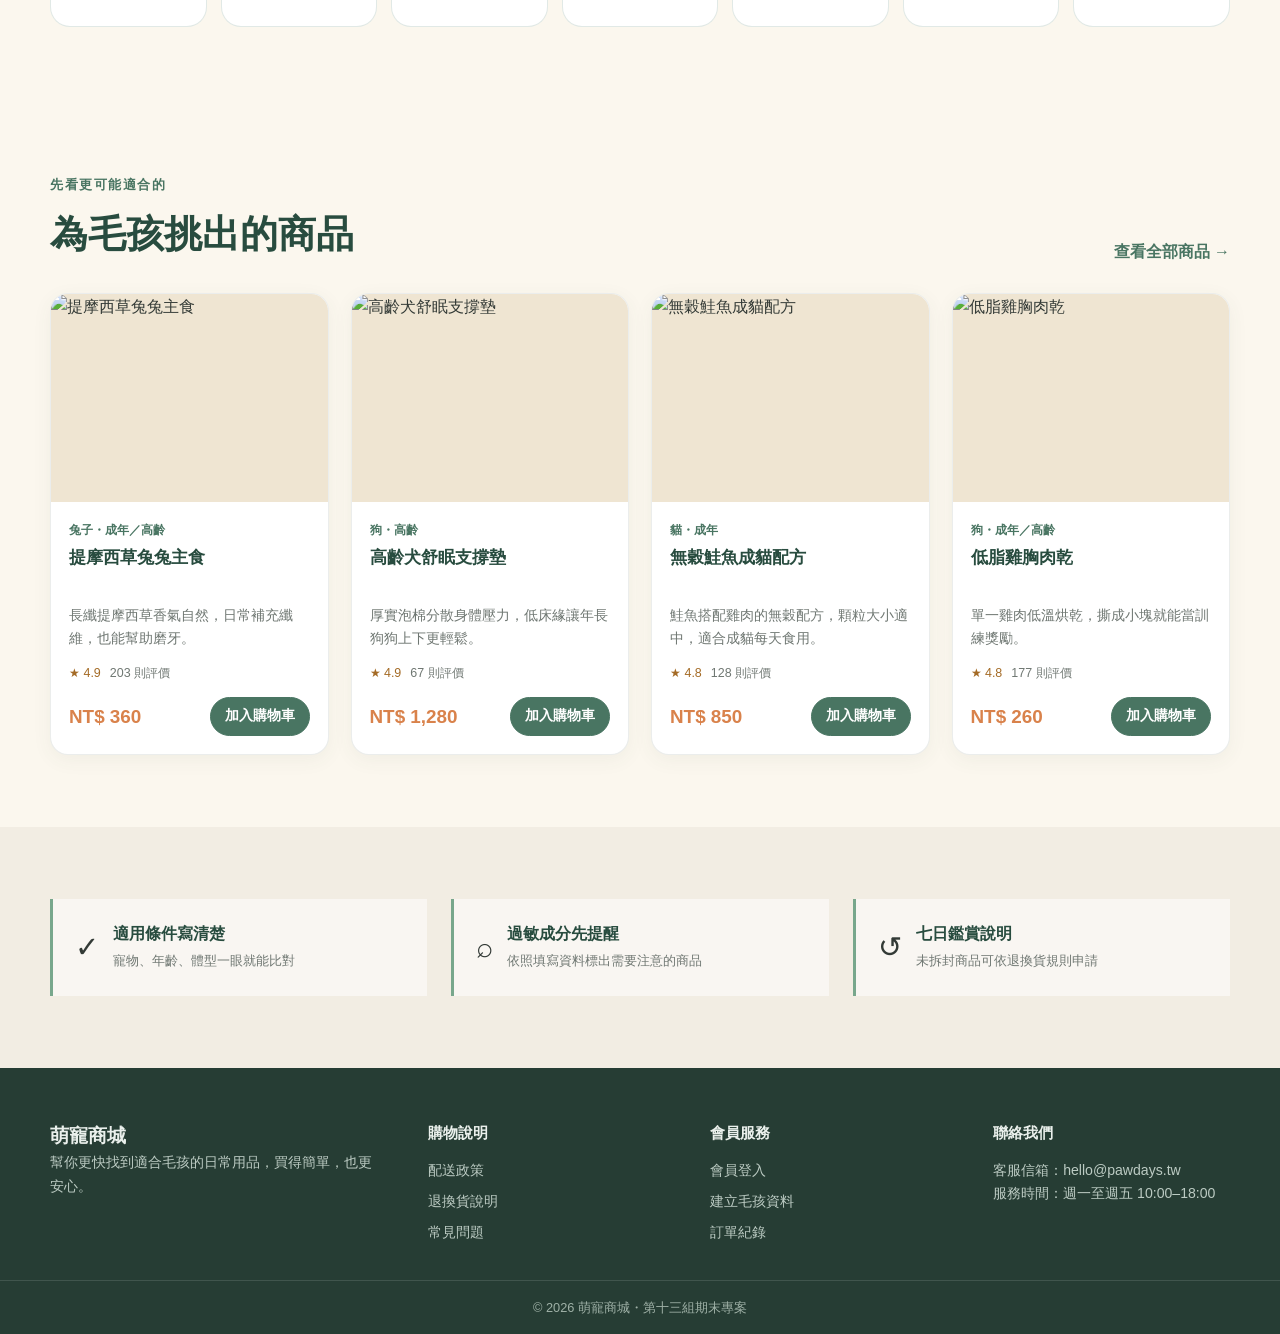
==== commit 796e5143: "update" ====
--- a/index.html
+++ b/index.html
@@ -52,16 +52,21 @@
             </div>
         </section>
 
-        <section class="home-section">
+        <section class="home-section alt">
             <div class="container">
-                <div id="home-pet-panel" class="pet-panel">
-                    <div class="pet-avatar">🐾</div>
-                    <div class="pet-panel-copy"><p>正在讀取毛孩資料...</p></div>
+                <div class="section-heading">
+                    <div><span class="eyebrow">本週主打</span><h2>會動的推薦廣告</h2></div>
+                    <p>點擊廣告可直接查看商品詳細、價格與買家評價。</p>
+                </div>
+                <div class="promo-carousel" id="promo-carousel" aria-live="polite">
+                    <div class="promo-slide">
+                        <div class="promo-copy"><p>精選商品載入中...</p></div>
+                    </div>
                 </div>
             </div>
         </section>
 
-        <section class="home-section alt">
+        <section class="home-section">
             <div class="container">
                 <div class="section-heading">
                     <div><span class="eyebrow">依日常需求找</span><h2>常逛商品分類</h2></div>
--- a/css/style.css
+++ b/css/style.css
@@ -192,6 +192,56 @@
 .hero-note strong { display: block; color: var(--green-900); }
 .hero-note span { color: var(--muted); font-size: 0.84rem; }
 
+.promo-carousel {
+    position: relative;
+    overflow: hidden;
+    height: 330px;
+    border-radius: 28px;
+    background: var(--green-900);
+    box-shadow: var(--shadow);
+}
+.promo-slide {
+    display: grid;
+    grid-template-columns: 0.9fr 1.1fr;
+    height: 100%;
+    color: var(--white);
+}
+.promo-image { overflow: hidden; background: #1f372f; }
+.promo-image img { width: 100%; height: 100%; object-fit: cover; }
+.promo-copy {
+    display: flex;
+    padding: 42px;
+    flex-direction: column;
+    justify-content: center;
+}
+.promo-copy .eyebrow { color: #cde0d5; }
+.promo-copy h3 { margin-bottom: 12px; font-size: clamp(1.8rem, 3vw, 2.7rem); line-height: 1.18; }
+.promo-copy p {
+    display: -webkit-box;
+    max-width: 560px;
+    overflow: hidden;
+    color: #dce8e1;
+    -webkit-box-orient: vertical;
+    -webkit-line-clamp: 2;
+}
+.promo-copy strong { margin-top: 16px; color: #ffd7a4; font-size: 1.5rem; }
+.promo-dots {
+    position: absolute;
+    right: 24px;
+    bottom: 20px;
+    display: flex;
+    gap: 8px;
+}
+.promo-dots button {
+    width: 11px;
+    height: 11px;
+    padding: 0;
+    border: 0;
+    border-radius: 50%;
+    background: rgba(255,255,255,0.45);
+}
+.promo-dots button.active { width: 28px; border-radius: 99px; background: var(--white); }
+
 .home-section { padding-block: 72px; }
 .home-section.alt { background: #f2ede3; }
 .section-heading { display: flex; gap: 24px; align-items: end; justify-content: space-between; margin-bottom: 28px; }
@@ -245,7 +295,9 @@
     border-radius: var(--radius);
     background: var(--white);
     box-shadow: 0 5px 20px rgba(60,80,68,0.06);
-}
+    cursor: pointer;
+}
+.product-card:focus-visible { outline: 3px solid rgba(120,167,140,0.45); outline-offset: 3px; }
 .product-image-wrap { position: relative; display: block; overflow: hidden; aspect-ratio: 4 / 3; background: var(--beige); }
 .product-image-wrap img { width: 100%; height: 100%; object-fit: cover; transition: transform 0.3s ease; }
 .product-card:hover .product-image-wrap img { transform: scale(1.035); }
@@ -315,6 +367,32 @@
 .qty-control input { border-inline: 0; }
 .related-section { margin-top: 72px; padding-top: 44px; border-top: 1px solid var(--border); }
 .related-section .product-grid { grid-template-columns: repeat(3, minmax(0, 1fr)); }
+.review-section { margin-top: 72px; padding-top: 44px; border-top: 1px solid var(--border); }
+.review-layout { display: grid; grid-template-columns: 1fr 340px; gap: 28px; align-items: start; }
+.review-summary {
+    display: flex;
+    gap: 14px;
+    align-items: center;
+    margin-bottom: 16px;
+    padding: 18px;
+    border-radius: 14px;
+    background: #fff6e8;
+}
+.review-summary strong { color: #a46b26; font-size: 1.45rem; }
+.review-summary span { color: var(--muted); font-size: 0.9rem; }
+.review-list { display: grid; gap: 14px; }
+.review-card, .review-form-card {
+    padding: 22px;
+    border: 1px solid var(--border);
+    border-radius: var(--radius);
+    background: var(--white);
+}
+.review-card-head { display: flex; gap: 12px; align-items: center; justify-content: space-between; }
+.review-card-head strong { color: var(--green-900); }
+.review-card-head span { color: var(--muted); font-size: 0.82rem; }
+.review-stars { color: #a46b26; font-weight: 900; }
+.review-card p, .review-form-card p { margin: 8px 0 0; color: var(--muted); font-size: 0.92rem; }
+.review-form-card h3 { color: var(--green-900); }
 
 .form-shell { overflow: hidden; border: 1px solid var(--border); border-radius: 26px; background: var(--white); box-shadow: var(--shadow); }
 .auth-layout { display: grid; grid-template-columns: 0.9fr 1.1fr; min-height: 610px; }
@@ -395,6 +473,57 @@
 .info-card { padding: 25px; border: 1px solid var(--border); border-radius: var(--radius); background: var(--white); }
 .info-card h2 { color: var(--green-900); font-size: 1.2rem; }
 .info-card p { color: var(--muted); font-size: 0.9rem; }
+.team-section { margin-top: 54px; }
+.team-section h2 { color: var(--green-900); font-size: clamp(1.65rem, 3vw, 2.35rem); }
+.team-grid { display: grid; grid-template-columns: repeat(3, minmax(0, 1fr)); gap: 18px; margin-top: 22px; }
+.team-card {
+    padding: 23px;
+    border: 1px solid var(--border);
+    border-radius: var(--radius);
+    background: var(--white);
+    text-align: center;
+}
+.team-photo {
+    position: relative;
+    display: grid;
+    width: 118px;
+    height: 118px;
+    margin: 0 auto 16px;
+    place-items: center;
+    overflow: hidden;
+    border: 5px solid var(--green-100);
+    border-radius: 50%;
+    color: var(--white);
+    background: var(--green-700);
+    box-shadow: 0 10px 24px rgba(61, 81, 70, 0.14);
+    font-size: 2rem;
+    font-weight: 900;
+}
+.team-photo img {
+    position: absolute;
+    inset: 0;
+    width: 100%;
+    height: 100%;
+    object-fit: cover;
+    z-index: 1;
+}
+.team-photo span {
+    display: grid;
+    width: 100%;
+    height: 100%;
+    place-items: center;
+    background: rgba(73, 117, 98, 0.78);
+}
+.team-card h3 { margin-bottom: 8px; color: var(--green-900); }
+.team-card p { color: var(--muted); font-size: 0.88rem; }
+.team-note {
+    margin-top: 20px;
+    padding: 20px 23px;
+    border-left: 4px solid var(--green-500);
+    border-radius: 12px;
+    color: var(--muted);
+    background: rgba(255,255,255,0.68);
+}
 .faq-list { margin-top: 48px; }
 .faq-list details { padding: 18px 0; border-bottom: 1px solid var(--border); }
 .faq-list summary { color: var(--green-900); font-weight: 800; cursor: pointer; }
@@ -446,6 +575,7 @@
     .products-content .product-grid { grid-template-columns: repeat(2, minmax(0, 1fr)); }
     .footer-grid { grid-template-columns: repeat(2, 1fr); }
     .cart-layout, .checkout-layout { grid-template-columns: 1fr 300px; }
+    .team-grid { grid-template-columns: repeat(2, minmax(0, 1fr)); }
 }
 
 @media (max-width: 760px) {
@@ -461,6 +591,11 @@
     .hero-note { bottom: 2px; }
     .home-section { padding-block: 50px; }
     .section-heading { align-items: start; flex-direction: column; }
+    .promo-carousel { height: 520px; }
+    .promo-slide { grid-template-columns: 1fr; }
+    .promo-image img { height: 260px; }
+    .promo-copy { padding: 30px 24px 48px; }
+    .promo-dots { right: 20px; bottom: 16px; }
     .pet-panel { grid-template-columns: 82px 1fr; gap: 18px; padding: 22px; }
     .pet-avatar { width: 82px; height: 82px; font-size: 2.2rem; }
     .category-grid { grid-template-columns: repeat(2, 1fr); }
@@ -471,7 +606,7 @@
     .product-detail-info h1 { font-size: 2rem; }
     .auth-side { min-height: 300px; padding: 30px; }
     .auth-form { padding: 30px 22px; }
-    .form-row, .member-grid, .order-success-grid { grid-template-columns: 1fr; }
+    .form-row, .member-grid, .order-success-grid, .review-layout { grid-template-columns: 1fr; }
     .cart-layout, .checkout-layout { grid-template-columns: 1fr; }
     .summary-card { position: static; }
     .cart-item { grid-template-columns: 88px 1fr; gap: 14px; }
@@ -490,6 +625,8 @@
     .category-grid { gap: 10px; }
     .category-card { min-height: 120px; }
     .product-grid, .products-content .product-grid, .related-section .product-grid { grid-template-columns: 1fr; }
+    .team-grid { grid-template-columns: 1fr; }
+    .review-card-head { align-items: start; flex-direction: column; gap: 4px; }
     .product-info h3 { min-height: 0; }
     .cart-item { grid-template-columns: 72px 1fr; padding: 13px; }
     .cart-item-actions { align-items: flex-start; flex-direction: column; }
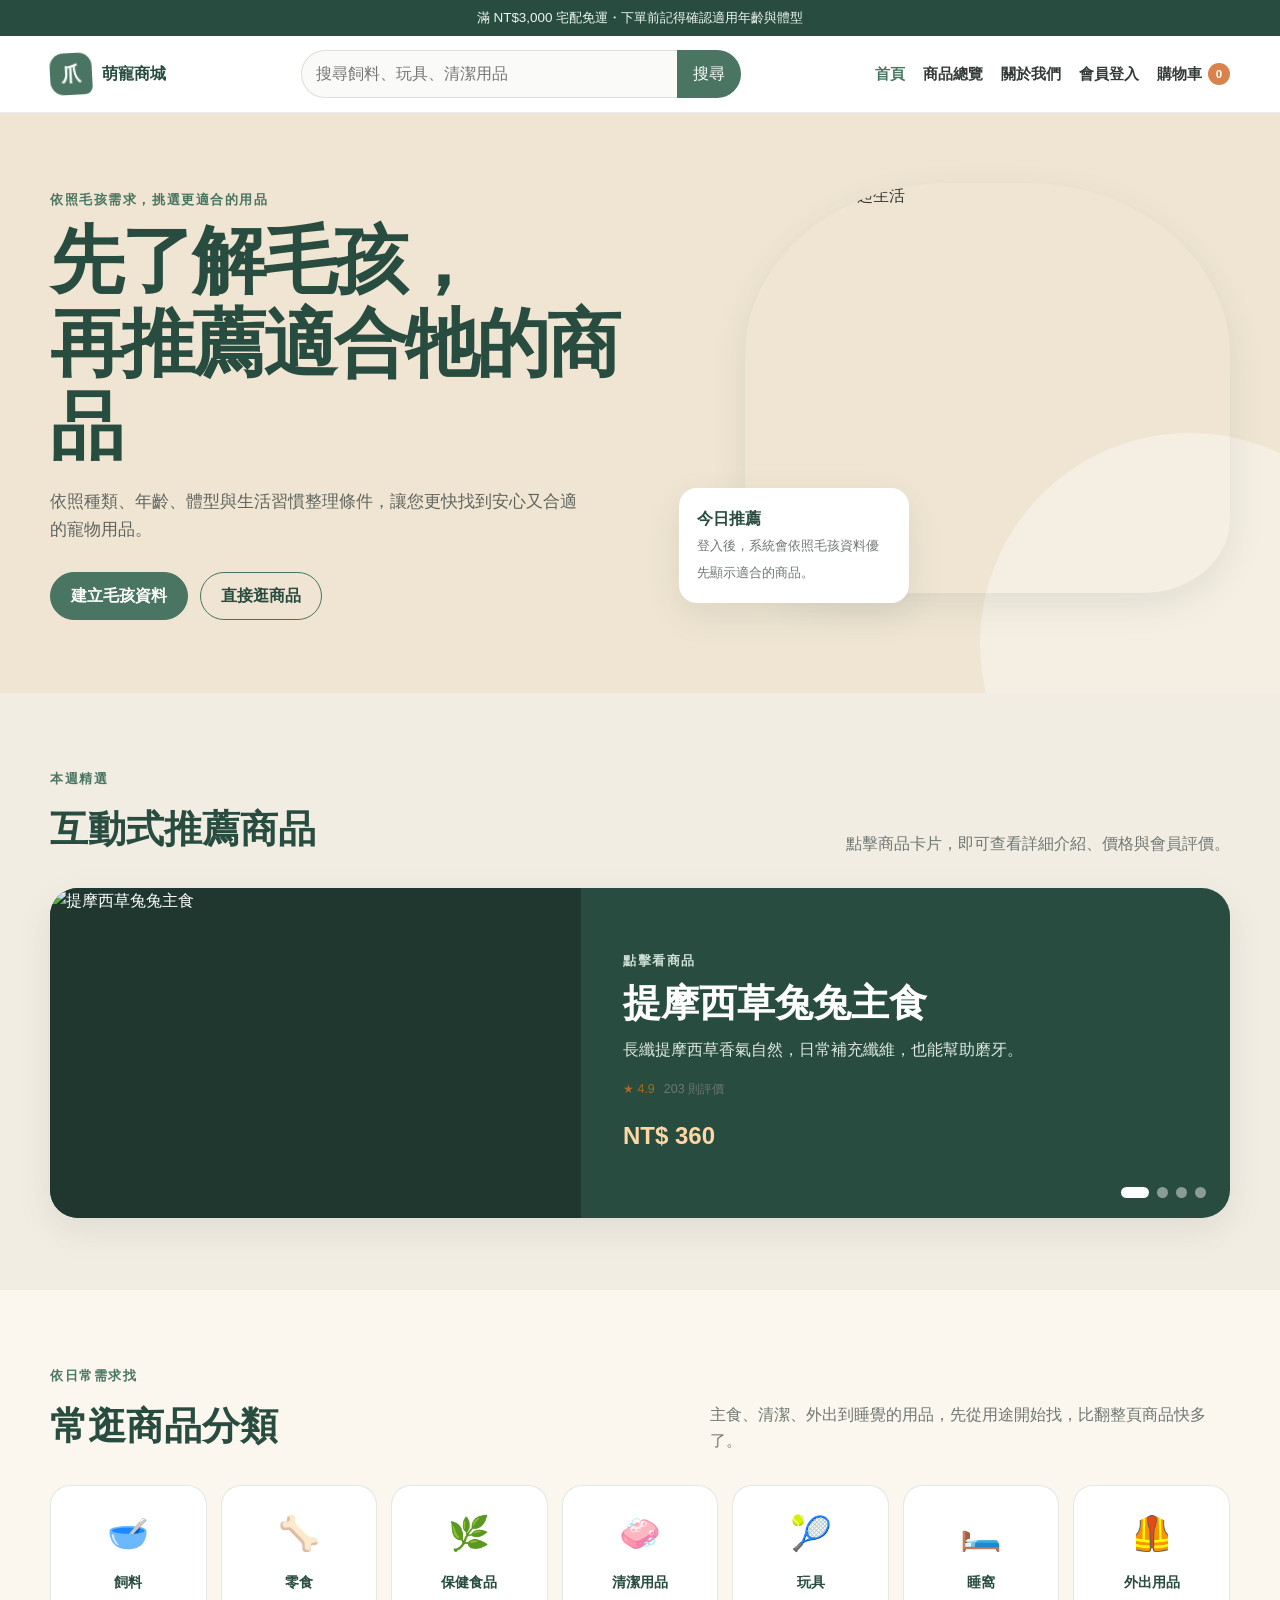
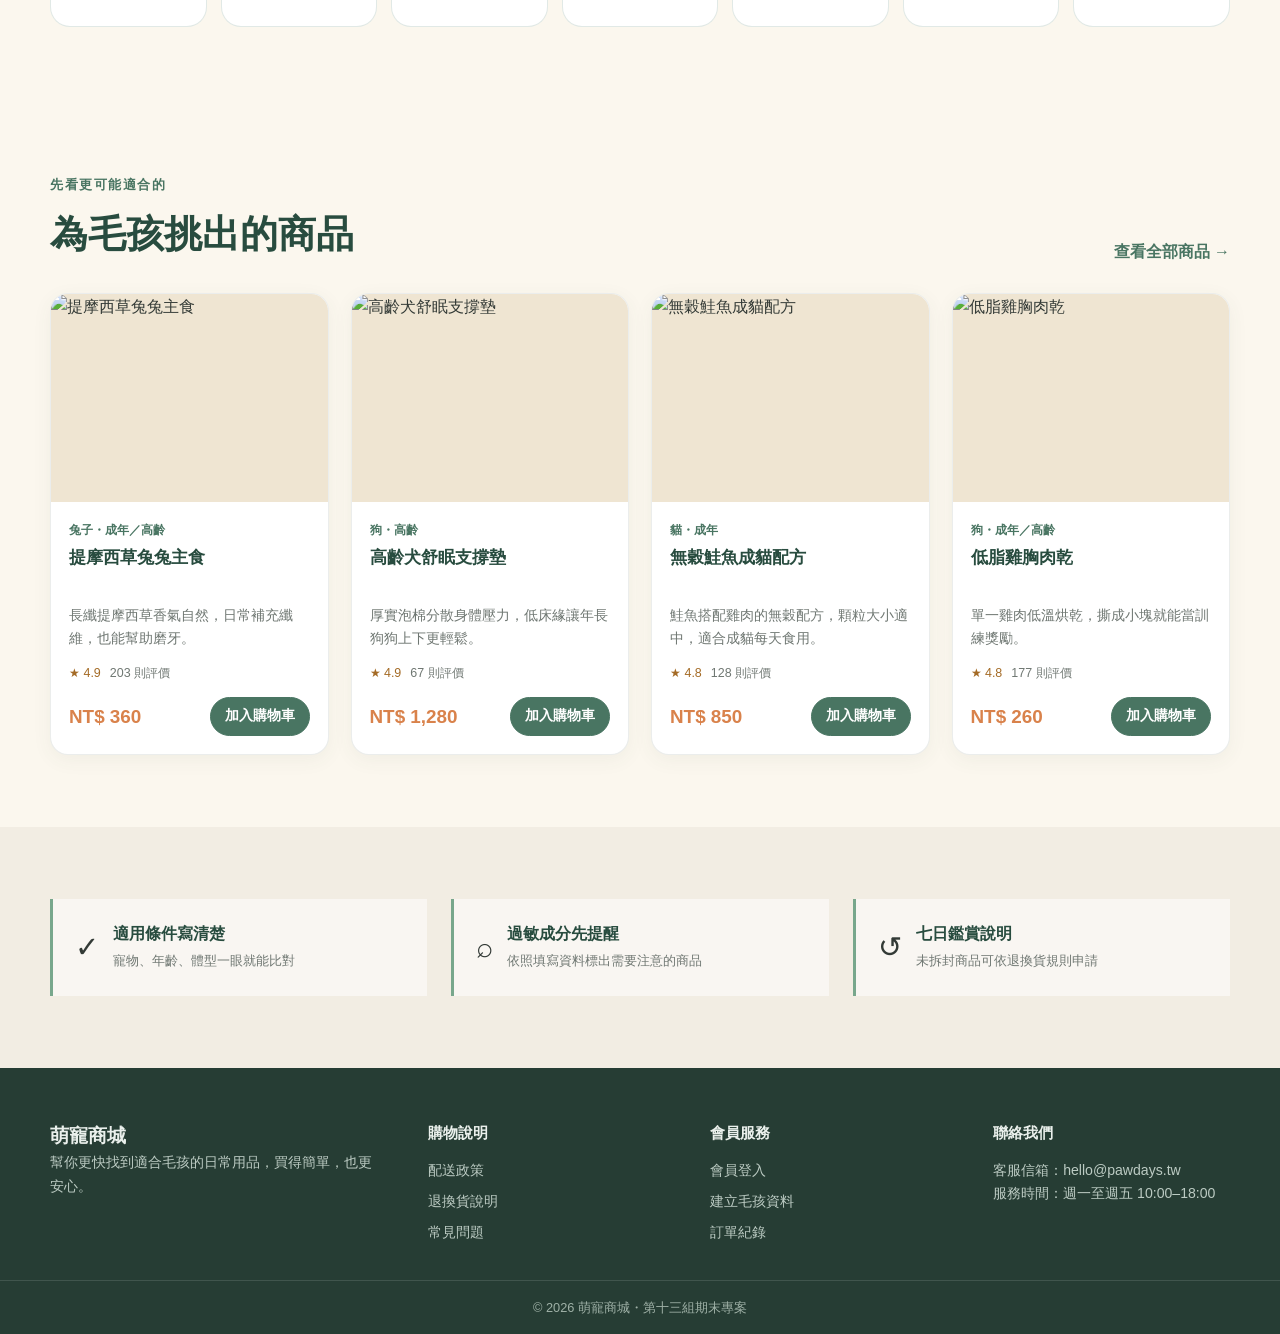
==== commit e590303e: "update" ====
--- a/index.html
+++ b/index.html
@@ -16,7 +16,7 @@
                 <span class="brand-copy">萌寵商城</span>
             </a>
             <form class="global-search-form" role="search">
-                <input type="search" placeholder="搜尋飼料、玩具或保健品" aria-label="搜尋商品">
+                <input type="search" placeholder="搜尋飼料、玩具、清潔用品" aria-label="搜尋商品">
                 <button type="submit">搜尋</button>
             </form>
             <button class="menu-toggle" type="button" aria-label="開啟導覽選單" aria-expanded="false">☰</button>
@@ -34,9 +34,9 @@
         <section class="hero">
             <div class="container hero-grid">
                 <div class="hero-copy">
-                    <span class="eyebrow">毛孩用品，不用再靠猜</span>
-                    <h1>先了解您的寵物，<br>再推薦適合商品</h1>
-                    <p>從種類、年齡、體型到過敏資訊，先把真正重要的條件整理好，逛起來更快，也比較不容易買錯。</p>
+                    <span class="eyebrow">依照毛孩需求，挑選更適合的用品</span>
+                    <h1>先了解毛孩，<br>再推薦適合牠的商品</h1>
+                    <p>依照種類、年齡、體型與生活習慣整理條件，讓您更快找到安心又合適的寵物用品。</p>
                     <div class="hero-actions">
                         <a class="btn" href="register.html">建立毛孩資料</a>
                         <a class="btn btn-outline" href="products.html">直接逛商品</a>
@@ -45,8 +45,8 @@
                 <div class="hero-visual">
                     <img src="https://images.unsplash.com/photo-1450778869180-41d0601e046e?auto=format&fit=crop&w=1100&q=85" alt="狗狗與貓咪一起生活">
                     <div class="hero-note">
-                        <strong>今天先看適合的</strong>
-                        <span>登入後會把符合毛孩條件的商品排在前面。</span>
+                        <strong>今日推薦</strong>
+                        <span>登入後，系統會依照毛孩資料優先顯示適合的商品。</span>
                     </div>
                 </div>
             </div>
@@ -55,8 +55,8 @@
         <section class="home-section alt">
             <div class="container">
                 <div class="section-heading">
-                    <div><span class="eyebrow">本週主打</span><h2>會動的推薦廣告</h2></div>
-                    <p>點擊廣告可直接查看商品詳細、價格與買家評價。</p>
+                    <div><span class="eyebrow">本週精選</span><h2>互動式推薦商品</h2></div>
+                    <p>點擊商品卡片，即可查看詳細介紹、價格與會員評價。</p>
                 </div>
                 <div class="promo-carousel" id="promo-carousel" aria-live="polite">
                     <div class="promo-slide">
@@ -106,7 +106,7 @@
     <footer class="site-footer">
         <div class="container footer-grid">
             <div><div class="footer-brand">萌寵商城</div><p>幫你更快找到適合毛孩的日常用品，買得簡單，也更安心。</p></div>
-            <div><h3>購物說明</h3><div class="footer-links"><a href="about.html#shipping">配送政策</a><a href="about.html#returns">退換貨說明</a><a href="about.html#faq">常見問題</a></div></div>
+            <div><h3>購物說明</h3><div class="footer-links"><a href="about.html#delivery">配送政策</a><a href="about.html#return-policy">退換貨說明</a><a href="about.html#faq">常見問題</a></div></div>
             <div><h3>會員服務</h3><div class="footer-links"><a href="login.html">會員登入</a><a href="register.html">建立毛孩資料</a><a href="member.html">訂單紀錄</a></div></div>
             <div><h3>聯絡我們</h3><p>客服信箱：hello@pawdays.tw<br>服務時間：週一至週五 10:00–18:00</p></div>
         </div>
--- a/css/style.css
+++ b/css/style.css
@@ -19,12 +19,16 @@
 * { box-sizing: border-box; }
 html { scroll-behavior: smooth; }
 body {
+    display: flex;
+    min-height: 100vh;
+    flex-direction: column;
     margin: 0;
     color: var(--ink);
     background: var(--cream);
     font-family: "Noto Sans TC", "PingFang TC", "Microsoft JhengHei", sans-serif;
     line-height: 1.65;
 }
+main { flex: 1 0 auto; }
 img { display: block; max-width: 100%; }
 a { color: inherit; text-decoration: none; }
 button, input, select, textarea { font: inherit; }
@@ -157,6 +161,17 @@
 .btn-small { min-height: 38px; padding: 7px 14px; font-size: 0.85rem; }
 .btn-block { width: 100%; }
 .btn.is-disabled { opacity: 0.45; pointer-events: none; }
+.btn-text {
+    padding: 0;
+    border: 0;
+    color: var(--green-700);
+    background: none;
+    font: inherit;
+    font-weight: 800;
+    cursor: pointer;
+}
+.btn-text:hover { text-decoration: underline; }
+.btn-text.danger { color: var(--red); }
 .text-link { color: var(--green-700); font-weight: 800; }
 .text-button { padding: 4px; border: 0; color: var(--green-700); background: none; font-weight: 700; }
 .text-button.danger { color: var(--red); }
@@ -388,10 +403,12 @@
     background: var(--white);
 }
 .review-card-head { display: flex; gap: 12px; align-items: center; justify-content: space-between; }
+.review-card-head div { display: flex; flex-wrap: wrap; gap: 12px; align-items: center; }
 .review-card-head strong { color: var(--green-900); }
 .review-card-head span { color: var(--muted); font-size: 0.82rem; }
 .review-stars { color: #a46b26; font-weight: 900; }
 .review-card p, .review-form-card p { margin: 8px 0 0; color: var(--muted); font-size: 0.92rem; }
+.review-form-card .btn { margin-top: 16px; }
 .review-form-card h3 { color: var(--green-900); }
 
 .form-shell { overflow: hidden; border: 1px solid var(--border); border-radius: 26px; background: var(--white); box-shadow: var(--shadow); }
@@ -434,10 +451,41 @@
 .cart-line-total { color: var(--orange); white-space: nowrap; }
 .summary-card { position: sticky; top: 100px; padding: 25px; border-radius: var(--radius); color: var(--ink); background: var(--white); box-shadow: var(--shadow); }
 .summary-card h2 { color: var(--green-900); font-size: 1.3rem; }
+.summary-card .text-link { display: inline-block; margin-top: 14px; }
 .summary-line, .checkout-item, .success-total { display: flex; gap: 16px; align-items: start; justify-content: space-between; padding: 10px 0; }
 .summary-line.total { margin-top: 10px; padding-top: 18px; border-top: 1px solid var(--border); font-size: 1.15rem; }
 .summary-line.total strong, .success-total strong { color: var(--orange); font-size: 1.4rem; }
-.summary-note { margin: 14px 0; padding: 10px; border-radius: 9px; color: var(--green-900); background: var(--green-100); font-size: 0.82rem; }
+.shipping-progress {
+    margin: 16px 0;
+    padding: 14px;
+    border-radius: 14px;
+    color: var(--green-900);
+    background: var(--green-100);
+}
+.shipping-progress-head {
+    display: flex;
+    gap: 10px;
+    align-items: center;
+    justify-content: space-between;
+    font-size: 0.86rem;
+}
+.shipping-progress-head span { font-weight: 800; }
+.shipping-progress-track {
+    overflow: hidden;
+    height: 10px;
+    margin: 10px 0 8px;
+    border-radius: 99px;
+    background: rgba(73, 117, 98, 0.18);
+}
+.shipping-progress-track span {
+    display: block;
+    width: 0;
+    height: 100%;
+    border-radius: inherit;
+    background: var(--green-700);
+    transition: width 0.25s ease;
+}
+.shipping-progress small { color: var(--muted); font-size: 0.78rem; }
 
 .checkout-form-card { padding: 30px; border: 1px solid var(--border); border-radius: var(--radius); background: var(--white); }
 .checkout-form-card h2 { margin: 28px 0 16px; color: var(--green-900); font-size: 1.2rem; }
@@ -464,13 +512,14 @@
 .order-history-card { padding: 16px 0; border-bottom: 1px solid var(--border); }
 .order-history-card > div { display: flex; gap: 12px; justify-content: space-between; }
 .order-history-card span { color: var(--muted); font-size: 0.8rem; }
+.member-review-actions { align-items: center; }
 .status-pill { padding: 3px 8px; border-radius: 99px; color: var(--green-900) !important; background: var(--green-100); font-weight: 800; }
 
 .about-hero { display: grid; grid-template-columns: 1fr 0.8fr; gap: 50px; align-items: center; margin-bottom: 58px; }
 .about-hero h1 { color: var(--green-900); font-size: clamp(2.3rem, 4vw, 3.8rem); line-height: 1.2; }
 .about-hero img { width: 100%; max-height: 380px; border-radius: 42% 18% 38% 16%; object-fit: cover; box-shadow: var(--shadow); }
 .info-grid { display: grid; grid-template-columns: repeat(3, minmax(0, 1fr)); gap: 20px; }
-.info-card { padding: 25px; border: 1px solid var(--border); border-radius: var(--radius); background: var(--white); }
+.info-card { scroll-margin-top: 130px; padding: 25px; border: 1px solid var(--border); border-radius: var(--radius); background: var(--white); }
 .info-card h2 { color: var(--green-900); font-size: 1.2rem; }
 .info-card p { color: var(--muted); font-size: 0.9rem; }
 .team-section { margin-top: 54px; }
@@ -516,6 +565,20 @@
 }
 .team-card h3 { margin-bottom: 8px; color: var(--green-900); }
 .team-card p { color: var(--muted); font-size: 0.88rem; }
+.team-reflection {
+    min-height: 112px;
+    margin-top: 14px;
+    padding: 14px;
+    border: 1px dashed #cad6ce;
+    border-radius: 12px;
+    color: var(--muted);
+    background: #fbfaf6;
+    text-align: left;
+    font-size: 0.88rem;
+}
+.team-reflection strong { display: block; margin-bottom: 6px; color: var(--green-900); }
+.team-reflection p { margin-bottom: 10px; color: var(--muted); }
+.team-reflection p:last-child { margin-bottom: 0; }
 .team-note {
     margin-top: 20px;
     padding: 20px 23px;
@@ -524,7 +587,7 @@
     color: var(--muted);
     background: rgba(255,255,255,0.68);
 }
-.faq-list { margin-top: 48px; }
+.faq-list { scroll-margin-top: 130px; margin-top: 48px; }
 .faq-list details { padding: 18px 0; border-bottom: 1px solid var(--border); }
 .faq-list summary { color: var(--green-900); font-weight: 800; cursor: pointer; }
 .faq-list p { margin: 10px 0 0; color: var(--muted); }
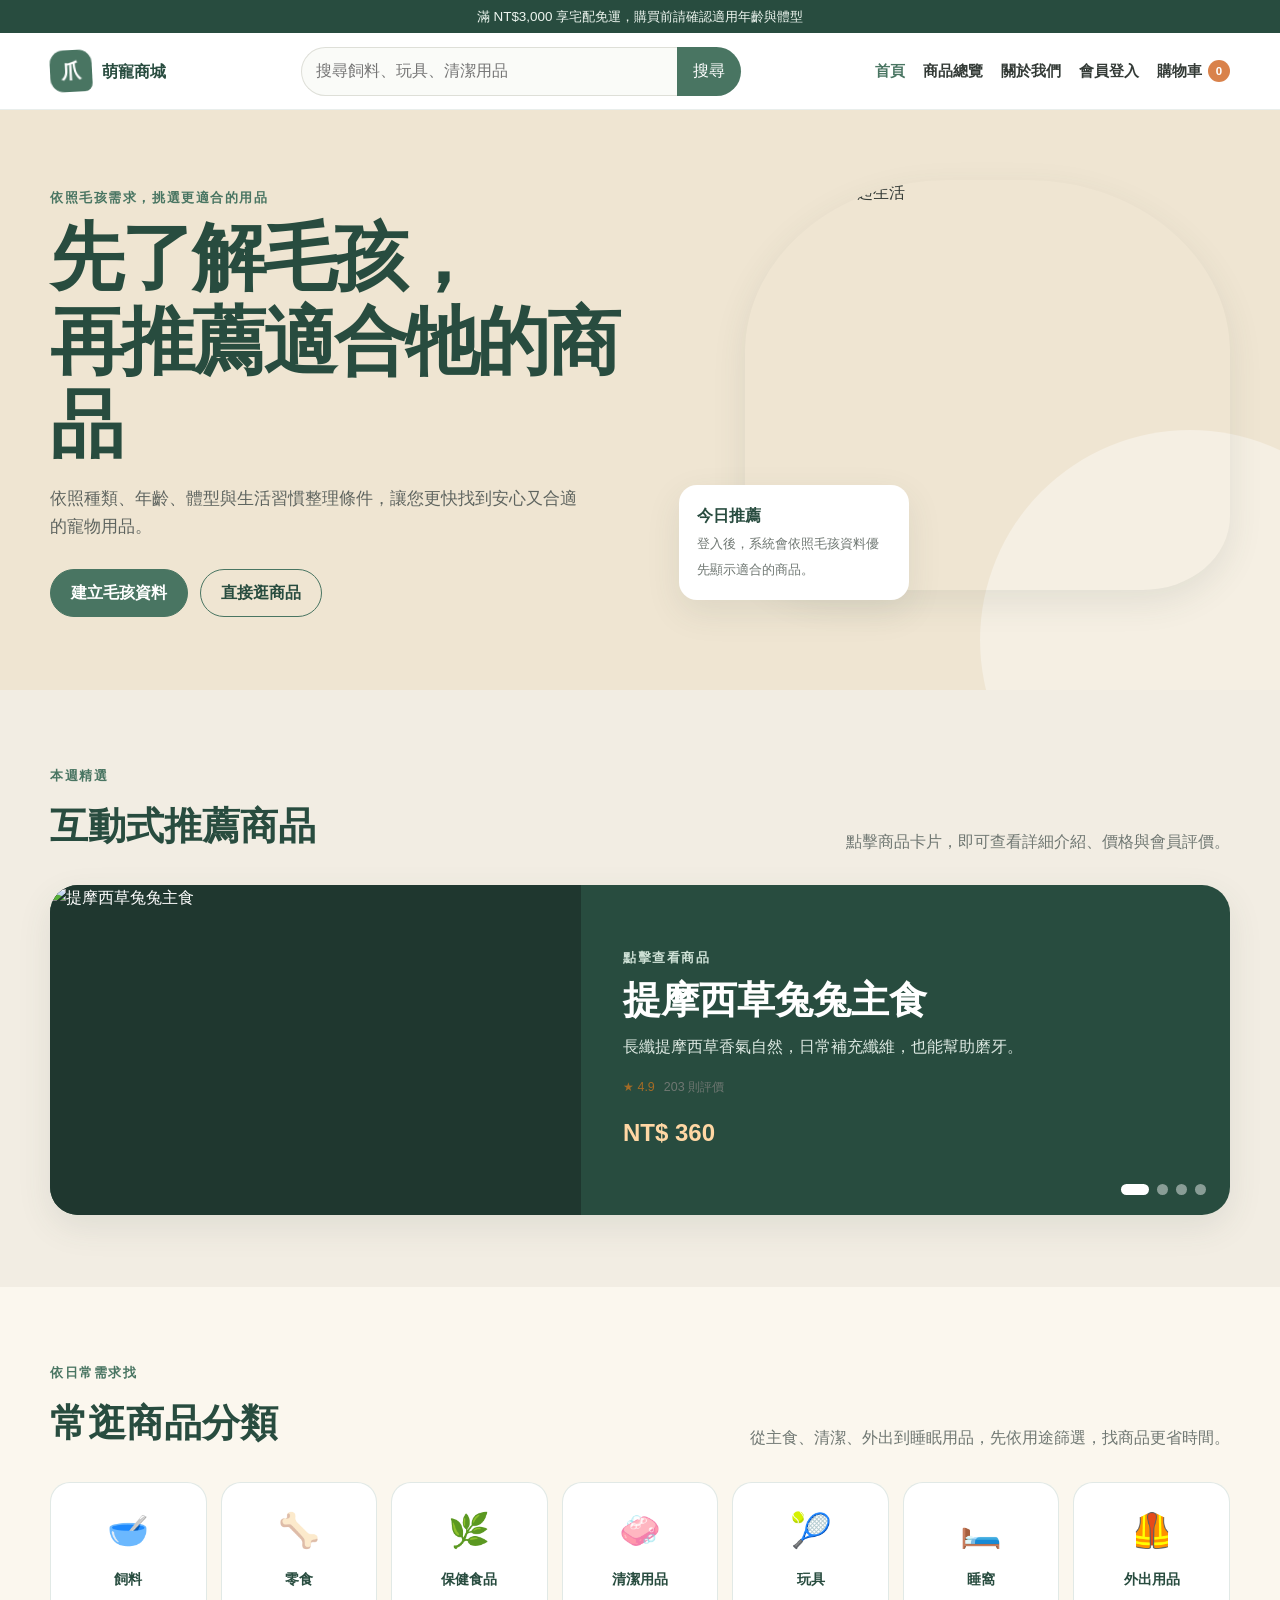
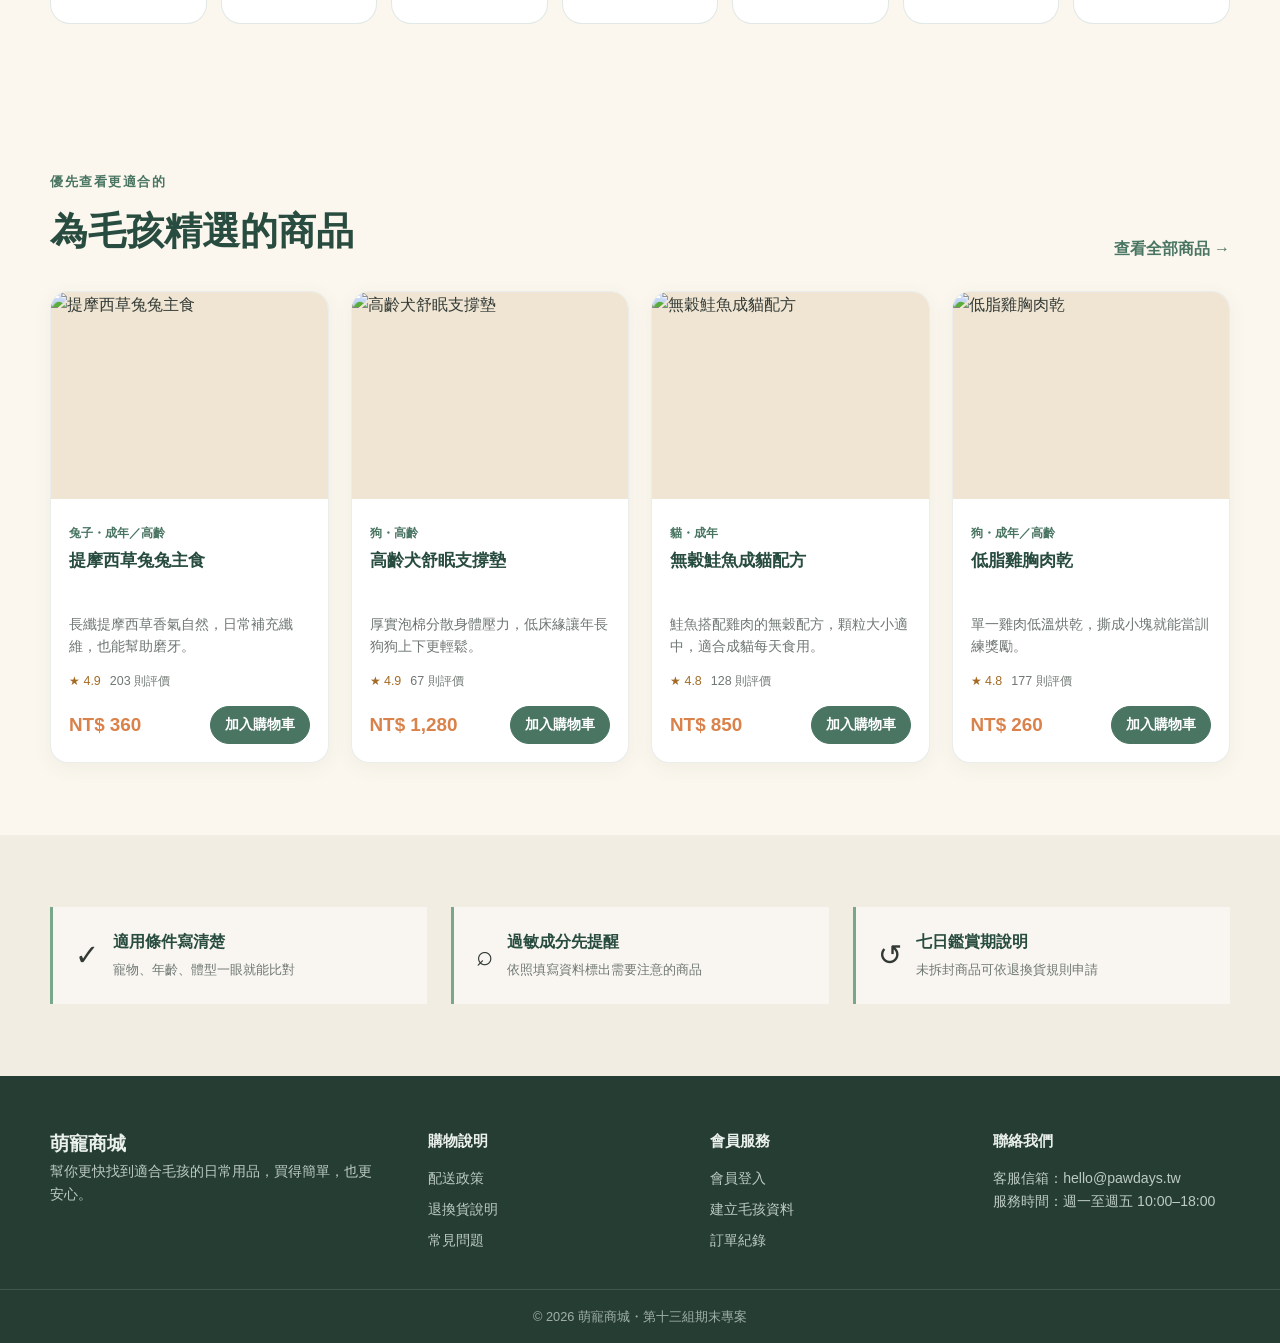
==== commit 03ec7050: "update" ====
--- a/index.html
+++ b/index.html
@@ -8,7 +8,7 @@
     <link rel="stylesheet" href="css/style.css">
 </head>
 <body>
-    <div class="top-note">滿 NT$3,000 宅配免運・下單前記得確認適用年齡與體型</div>
+    <div class="top-note">滿 NT$3,000 享宅配免運，購買前請確認適用年齡與體型</div>
     <header class="site-header">
         <div class="container header-inner">
             <a class="brand" href="index.html">
@@ -70,7 +70,7 @@
             <div class="container">
                 <div class="section-heading">
                     <div><span class="eyebrow">依日常需求找</span><h2>常逛商品分類</h2></div>
-                    <p>主食、清潔、外出到睡覺的用品，先從用途開始找，比翻整頁商品快多了。</p>
+                    <p>從主食、清潔、外出到睡眠用品，先依用途篩選，找商品更省時間。</p>
                 </div>
                 <div class="category-grid">
                     <a class="category-card" href="products.html?category=飼料"><span class="category-icon">🥣</span><strong>飼料</strong></a>
@@ -87,7 +87,7 @@
         <section class="home-section">
             <div class="container">
                 <div class="section-heading">
-                    <div><span class="eyebrow">先看更可能適合的</span><h2>為毛孩挑出的商品</h2></div>
+                    <div><span class="eyebrow">優先查看更適合的</span><h2>為毛孩精選的商品</h2></div>
                     <a class="text-link" href="products.html">查看全部商品 →</a>
                 </div>
                 <div class="product-grid" id="featured-products"></div>
@@ -98,7 +98,7 @@
             <div class="container trust-strip">
                 <div class="trust-item"><span>✓</span><div><strong>適用條件寫清楚</strong><small>寵物、年齡、體型一眼就能比對</small></div></div>
                 <div class="trust-item"><span>⌕</span><div><strong>過敏成分先提醒</strong><small>依照填寫資料標出需要注意的商品</small></div></div>
-                <div class="trust-item"><span>↺</span><div><strong>七日鑑賞說明</strong><small>未拆封商品可依退換貨規則申請</small></div></div>
+                <div class="trust-item"><span>↺</span><div><strong>七日鑑賞期說明</strong><small>未拆封商品可依退換貨規則申請</small></div></div>
             </div>
         </section>
     </main>
--- a/css/style.css
+++ b/css/style.css
@@ -58,6 +58,7 @@
     background: var(--green-900);
     text-align: center;
     font-size: 0.84rem;
+    line-height: 1.45;
 }
 .site-header {
     position: sticky;
@@ -321,9 +322,9 @@
 .match-warning { color: #8a3f36; background: #f7ddd8; }
 .match-check { color: #795328; background: #f8e8c9; }
 .match-neutral { color: #59615d; background: #eef0ed; }
-.product-info { padding: 18px; }
+.product-info { padding: 24px 18px 18px; }
 .product-info h3 { min-height: 3.1em; margin: 5px 0 7px; color: var(--green-900); font-size: 1.08rem; line-height: 1.5; }
-.product-info p { display: -webkit-box; min-height: 3.2em; margin-bottom: 12px; overflow: hidden; color: var(--muted); font-size: 0.86rem; -webkit-box-orient: vertical; -webkit-line-clamp: 2; }
+.product-info p { display: -webkit-box; min-height: 3.2em; margin: 12px 0 12px; overflow: hidden; color: var(--muted); font-size: 0.86rem; -webkit-box-orient: vertical; -webkit-line-clamp: 2; }
 .product-meta { color: var(--green-700); font-size: 0.77rem; font-weight: 800; }
 .rating-row { display: flex; gap: 9px; color: #a46b26; font-size: 0.78rem; }
 .rating-row span:last-child { color: var(--muted); }
@@ -379,7 +380,9 @@
 .qty-control button, .qty-control input { width: 40px; height: 42px; border: 1px solid var(--border); background: var(--white); text-align: center; }
 .qty-control button:first-child { border-radius: 10px 0 0 10px; }
 .qty-control button:last-child { border-radius: 0 10px 10px 0; }
-.qty-control input { border-inline: 0; }
+.qty-control input { border-inline: 0; line-height: 42px; appearance: textfield; -moz-appearance: textfield; }
+.qty-control input::-webkit-outer-spin-button,
+.qty-control input::-webkit-inner-spin-button { margin: 0; appearance: none; -webkit-appearance: none; }
 .related-section { margin-top: 72px; padding-top: 44px; border-top: 1px solid var(--border); }
 .related-section .product-grid { grid-template-columns: repeat(3, minmax(0, 1fr)); }
 .review-section { margin-top: 72px; padding-top: 44px; border-top: 1px solid var(--border); }
@@ -615,6 +618,7 @@
 [hidden] { display: none !important; }
 
 @media (max-width: 1020px) {
+    .site-header { position: relative; top: auto; }
     .header-inner { grid-template-columns: auto 1fr auto; gap: 16px; }
     .global-search-form { grid-column: 1 / -1; grid-row: 2; padding-bottom: 13px; max-width: none; }
     .menu-toggle { display: block; justify-self: end; }
@@ -643,8 +647,8 @@
 
 @media (max-width: 760px) {
     .container, .narrow-container { width: min(100% - 28px, 1180px); }
-    .top-note { font-size: 0.75rem; }
-    .header-inner { min-height: 66px; }
+    .top-note { padding: 8px 16px; font-size: 0.75rem; }
+    .header-inner { min-height: 68px; padding-block: 6px; }
     .brand-copy small { display: none; }
     .hero { padding-block: 42px; }
     .hero-grid, .product-detail-layout, .auth-layout, .about-hero { grid-template-columns: 1fr; gap: 28px; }
@@ -680,7 +684,10 @@
 }
 
 @media (max-width: 520px) {
-    .brand-copy { font-size: 0.9rem; }
+    .top-note { padding-inline: 14px; font-size: 0.72rem; }
+    .header-inner { grid-template-columns: minmax(0, 1fr) auto; gap: 12px; }
+    .brand { min-width: 0; }
+    .brand-copy { overflow: hidden; font-size: 0.9rem; text-overflow: ellipsis; white-space: nowrap; }
     .brand-mark { width: 37px; height: 37px; }
     .hero-actions, .purchase-row, .success-actions { align-items: stretch; flex-direction: column; }
     .hero-actions .btn, .purchase-row .btn, .success-actions .btn { width: 100%; }
